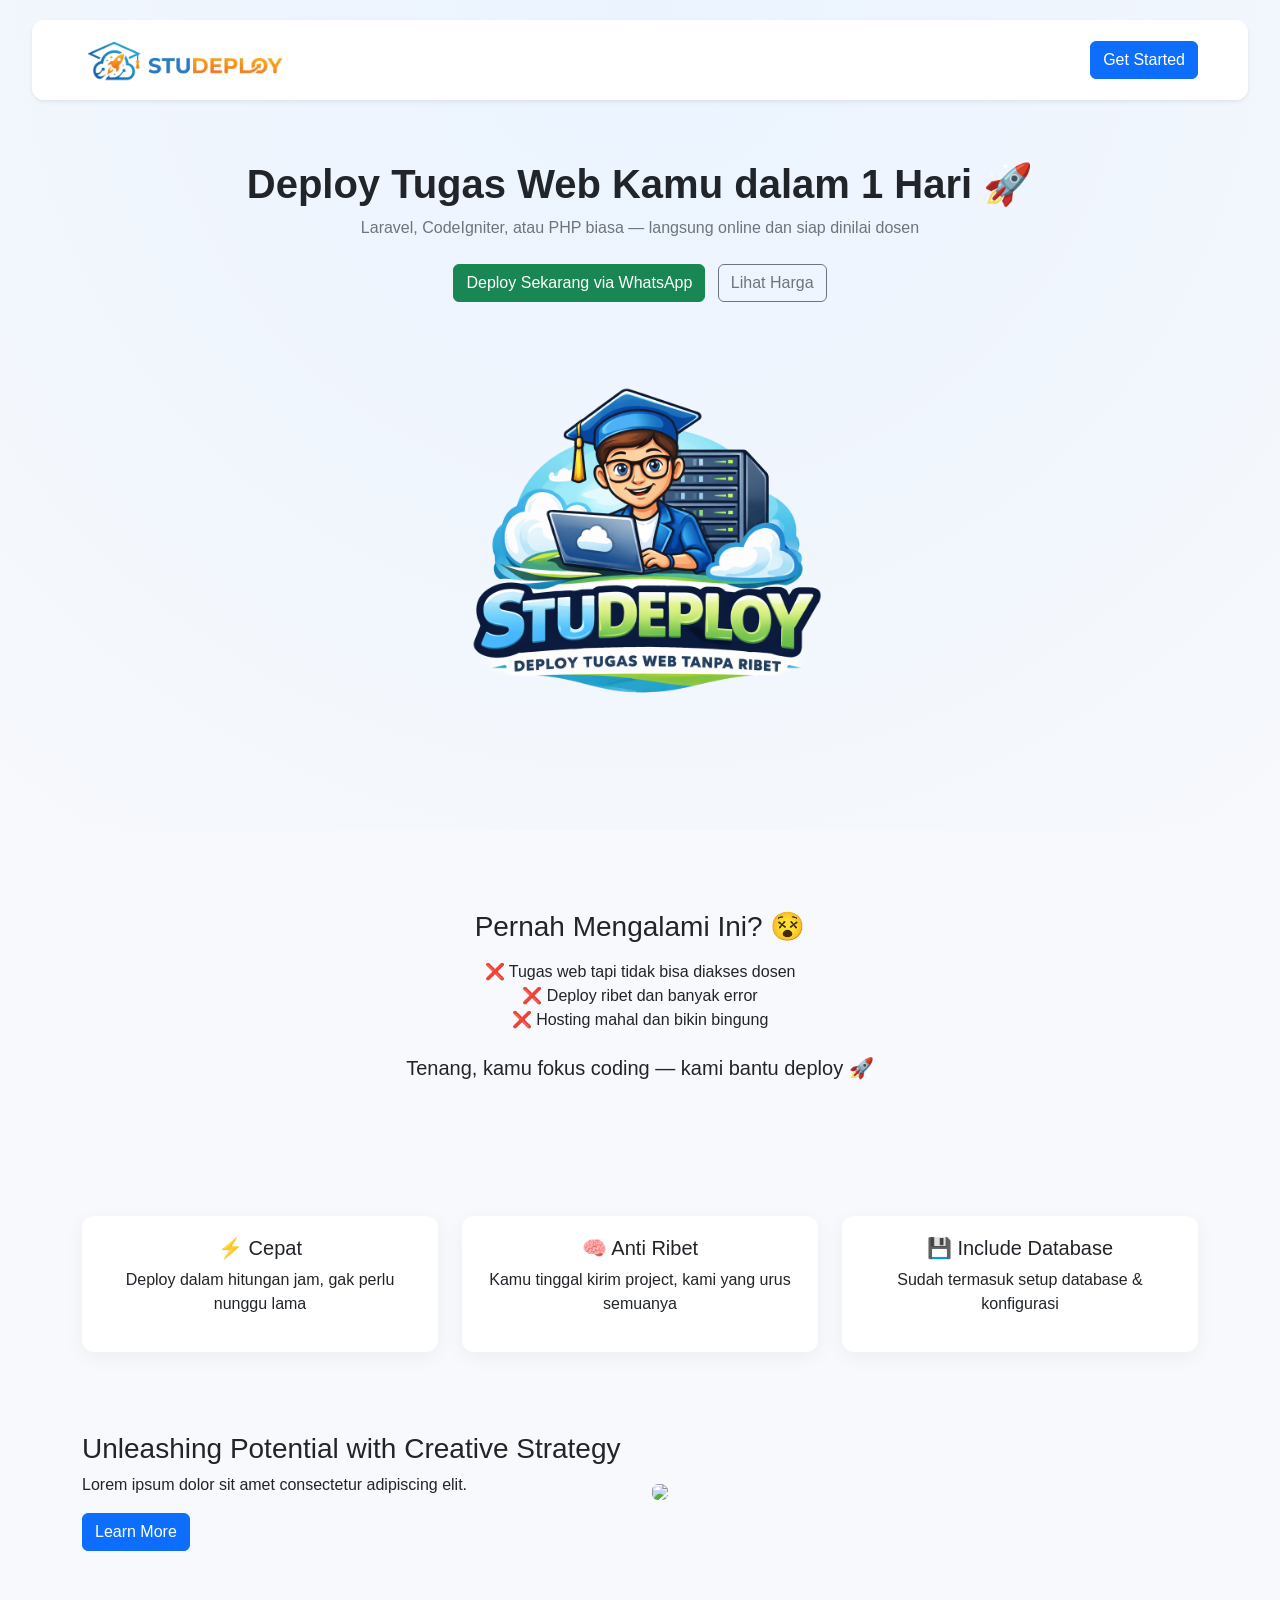
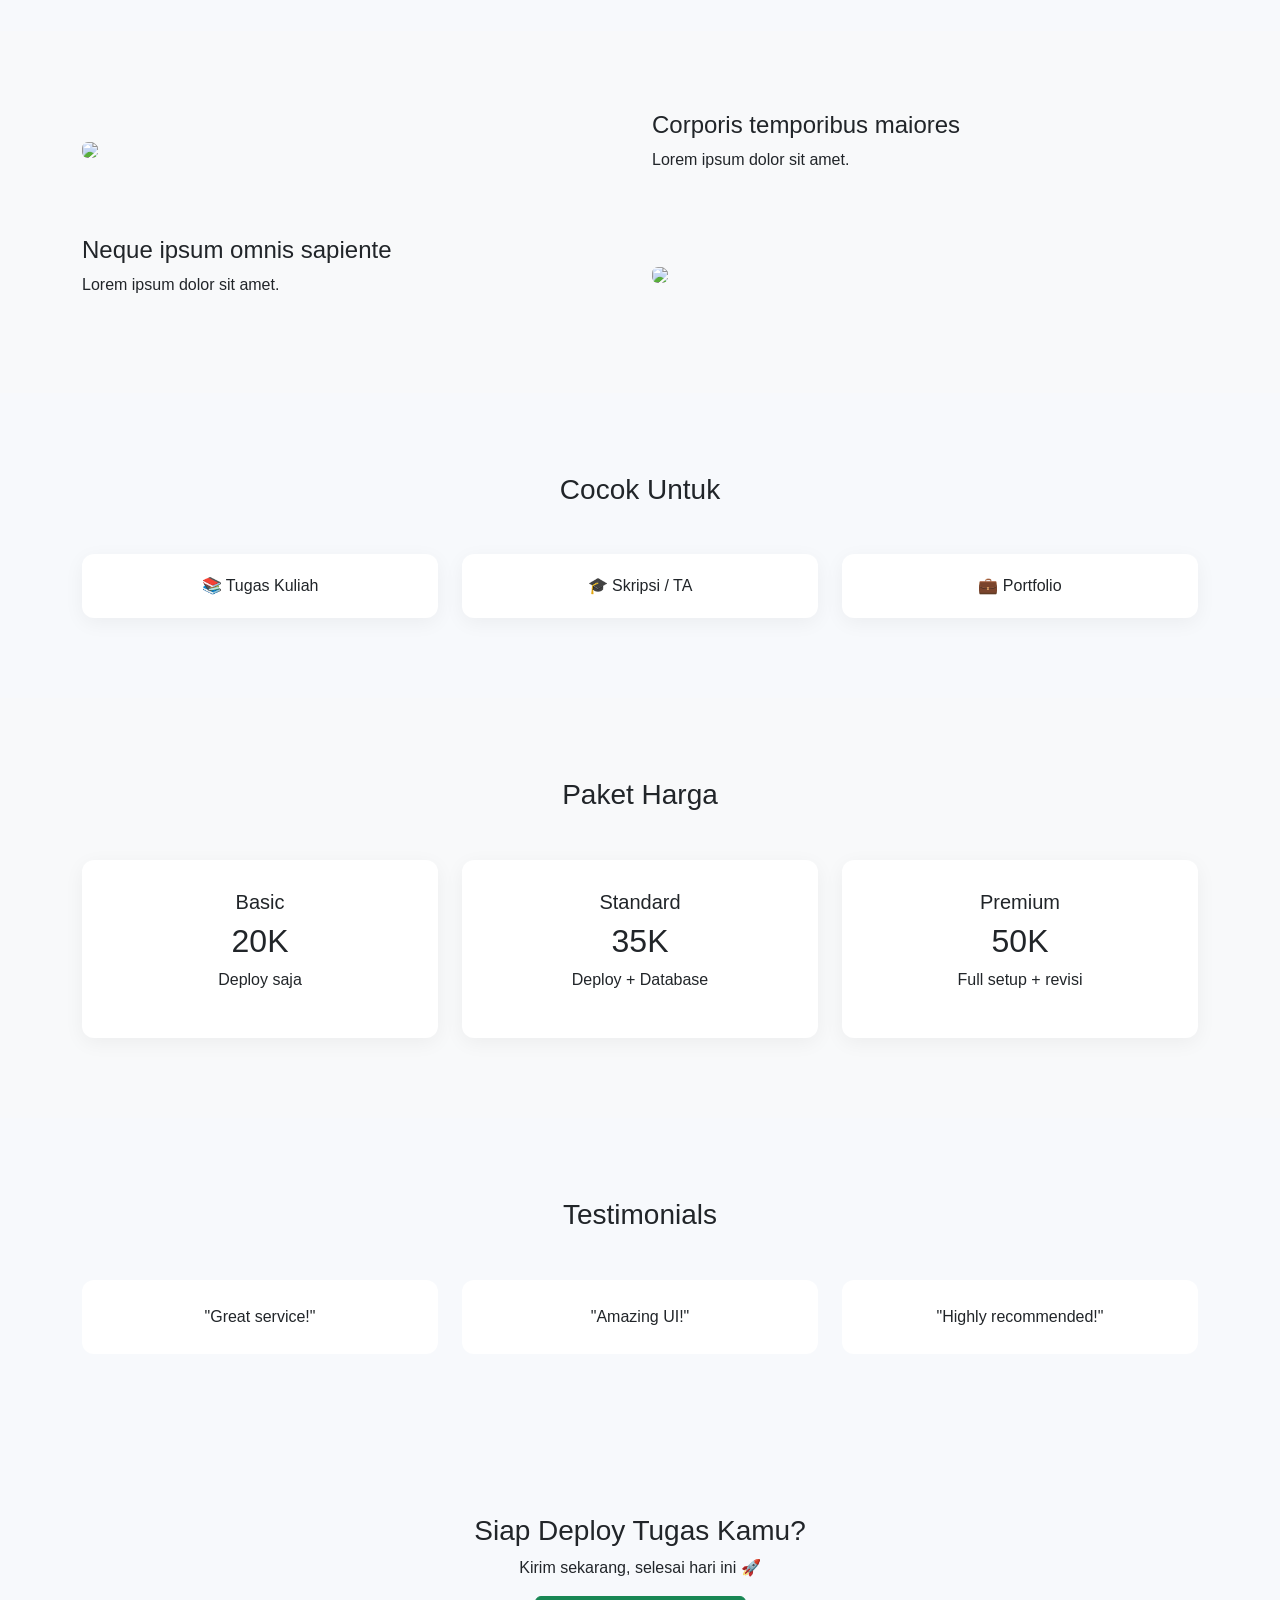
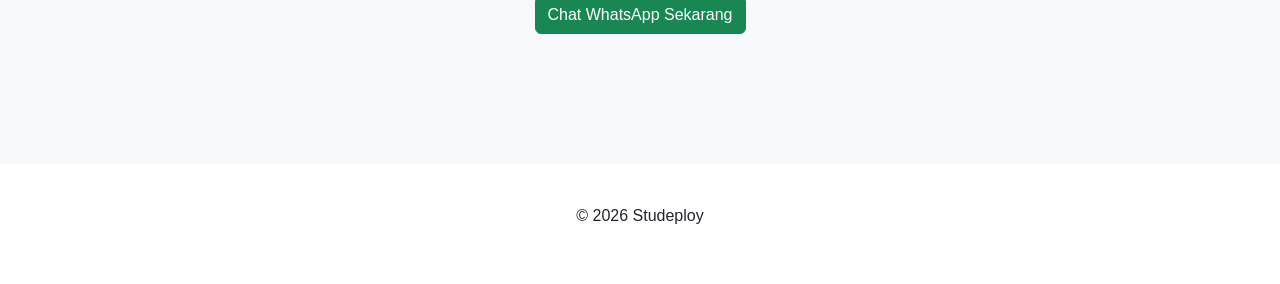
==== index.html @ 60cbfebe "Update konten gambar dan logo" ====
<!doctype html>
<html lang="en">
  <head>
    <meta charset="UTF-8" />
    <meta name="viewport" content="width=device-width, initial-scale=1.0" />
    <title>Studeploy - Jasa Deploy Tugas Web Mahasiswa</title>
    <meta
      name="description"
      content="Jasa deploy tugas Laravel, CodeIgniter, dan PHP untuk mahasiswa. Cepat, murah, dan sudah termasuk database. Siap dinilai dosen!"
    />
    <link rel="icon" href="/assets/img/logo_studeploy-kotak-bg.png" />

    <link
      href="https://cdn.jsdelivr.net/npm/bootstrap@5.3.2/dist/css/bootstrap.min.css"
      rel="stylesheet"
    />

    <style>
      body {
        font-family: "Inter", sans-serif;
        background: #f7f9fc;
      }

      /* NAVBAR */
      .navbar {
        margin: 20px auto;
        width: 95%;
        border-radius: 12px;
        background: white;
      }

      /* HERO */
      .hero {
        padding: 160px 0 60px;
        text-align: center;
        background: radial-gradient(circle at top, #eaf3ff, transparent);
      }

      .hero h1 {
        font-weight: 700;
        font-size: 40px;
      }

      .hero p {
        color: #6c757d;
      }

      .hero img {
        max-width: 420px;
      }

      /* CARD */
      .card-custom {
        border: none;
        border-radius: 12px;
        padding: 20px;
        background: white;
        box-shadow: 0 5px 20px rgba(0, 0, 0, 0.05);
      }

      /* SECTION */
      .section {
        padding: 80px 0;
      }

      /* LOGO */
      .client-logos img {
        height: 30px;
        opacity: 0.6;
      }

      /* FEATURE BLOCK */
      .feature-box {
        padding: 30px;
      }

      .feature-box h5 {
        font-weight: 600;
      }

      /* PRICING */
      .pricing-card {
        border-radius: 12px;
        background: white;
        padding: 30px;
        box-shadow: 0 5px 20px rgba(0, 0, 0, 0.05);
      }

      /* TESTIMONIAL */
      .testimonial {
        background: white;
        padding: 25px;
        border-radius: 12px;
      }

      /* FOOTER */
      footer {
        background: #fff;
        padding: 40px 0;
        margin-top: 50px;
      }
    </style>
  </head>

  <body>
    <!-- NAVBAR -->
    <nav class="navbar navbar-expand-lg shadow-sm fixed-top">
      <div class="container">
        <a class="navbar-brand fw-bold">
            <img src="/assets/img/logo_studeploy-samping.png" alt="Studeploy Logo" height="50" class="d-inline-block align-text-top">
        </a>
        <div class="ms-auto">
          <a class="btn btn-primary">Get Started</a>
        </div>
      </div>
    </nav>

    <!-- HERO -->
    <section class="hero">
      <div class="container">
        <h1>Deploy Tugas Web Kamu dalam 1 Hari 🚀</h1>
        <p>
          Laravel, CodeIgniter, atau PHP biasa — langsung online dan siap
          dinilai dosen
        </p>

        <div class="mt-4">
          <a href="https://wa.me/628XXXXXXXXXX" class="btn btn-success me-2">
            Deploy Sekarang via WhatsApp
          </a>
          <a href="#pricing" class="btn btn-outline-secondary"> Lihat Harga </a>
        </div>

        <div class="mt-5">
          <img
            src="/assets/img/illustrasi.png"
          />
        </div>
      </div>
    </section>

    <!-- PROBLEM -->
    <section class="section">
      <div class="container text-center">
        <h3>Pernah Mengalami Ini? 😵</h3>

        <p class="mt-3">
          ❌ Tugas web tapi tidak bisa diakses dosen <br />
          ❌ Deploy ribet dan banyak error <br />
          ❌ Hosting mahal dan bikin bingung <br />
        </p>

        <h5 class="mt-4">Tenang, kamu fokus coding — kami bantu deploy 🚀</h5>
      </div>
    </section>

    <!-- FEATURE CARDS -->
    <section class="container mt-5">
      <div class="row g-4">
        <div class="col-md-4">
          <div class="card-custom text-center">
            <h5>⚡ Cepat</h5>
            <p>Deploy dalam hitungan jam, gak perlu nunggu lama</p>
          </div>
        </div>
        <div class="col-md-4">
          <div class="card-custom text-center">
            <h5>🧠 Anti Ribet</h5>
            <p>Kamu tinggal kirim project, kami yang urus semuanya</p>
          </div>
        </div>
        <div class="col-md-4">
          <div class="card-custom text-center">
            <h5>💾 Include Database</h5>
            <p>Sudah termasuk setup database & konfigurasi</p>
          </div>
        </div>
      </div>
    </section>

    <!-- ABOUT -->
    <section class="section">
      <div class="container">
        <div class="row align-items-center">
          <div class="col-md-6">
            <h3>Unleashing Potential with Creative Strategy</h3>
            <p>Lorem ipsum dolor sit amet consectetur adipiscing elit.</p>
            <a class="btn btn-primary">Learn More</a>
          </div>
          <div class="col-md-6">
            <img
              class="img-fluid rounded"
              src="https://images.unsplash.com/photo-1551434678-e076c223a692"
            />
          </div>
        </div>
      </div>
    </section>

    <!-- FEATURES ALT -->
    <section class="section bg-light">
      <div class="container">
        <div class="row align-items-center mb-5">
          <div class="col-md-6">
            <img
              class="img-fluid rounded"
              src="https://images.unsplash.com/photo-1521737604893-d14cc237f11d"
            />
          </div>
          <div class="col-md-6">
            <h4>Corporis temporibus maiores</h4>
            <p>Lorem ipsum dolor sit amet.</p>
          </div>
        </div>

        <div class="row align-items-center">
          <div class="col-md-6">
            <h4>Neque ipsum omnis sapiente</h4>
            <p>Lorem ipsum dolor sit amet.</p>
          </div>
          <div class="col-md-6">
            <img
              class="img-fluid rounded"
              src="https://images.unsplash.com/photo-1519389950473-47ba0277781c"
            />
          </div>
        </div>
      </div>
    </section>

    <!-- SERVICES -->
    <section class="section">
      <div class="container text-center">
        <h3>Cocok Untuk</h3>

        <div class="row mt-4 g-4">
          <div class="col-md-4">
            <div class="card-custom">📚 Tugas Kuliah</div>
          </div>
          <div class="col-md-4">
            <div class="card-custom">🎓 Skripsi / TA</div>
          </div>
          <div class="col-md-4">
            <div class="card-custom">💼 Portfolio</div>
          </div>
        </div>
      </div>
    </section>

    <!-- PRICING -->
    <section id="pricing" class="section bg-light">
      <div class="container text-center">
        <h3>Paket Harga</h3>

        <div class="row mt-4 g-4">
          <div class="col-md-4">
            <div class="pricing-card">
              <h5>Basic</h5>
              <h2>20K</h2>
              <p>Deploy saja</p>
            </div>
          </div>

          <div class="col-md-4">
            <div class="pricing-card">
              <h5>Standard</h5>
              <h2>35K</h2>
              <p>Deploy + Database</p>
            </div>
          </div>

          <div class="col-md-4">
            <div class="pricing-card">
              <h5>Premium</h5>
              <h2>50K</h2>
              <p>Full setup + revisi</p>
            </div>
          </div>
        </div>
      </div>
    </section>

    <!-- TESTIMONIAL -->
    <section class="section">
      <div class="container text-center">
        <h3>Testimonials</h3>

        <div class="row mt-4 g-4">
          <div class="col-md-4">
            <div class="testimonial">"Great service!"</div>
          </div>
          <div class="col-md-4">
            <div class="testimonial">"Amazing UI!"</div>
          </div>
          <div class="col-md-4">
            <div class="testimonial">"Highly recommended!"</div>
          </div>
        </div>
      </div>
    </section>

    <!-- CONTACT -->
    <section class="section text-center">
      <div class="container">
        <h3>Siap Deploy Tugas Kamu?</h3>
        <p>Kirim sekarang, selesai hari ini 🚀</p>

        <a href="https://wa.me/6287827321637" class="btn btn-success">
          Chat WhatsApp Sekarang
        </a>
      </div>
    </section>

    <!-- FOOTER -->
    <footer>
      <div class="container text-center">
        <p>© 2026 Studeploy</p>
      </div>
    </footer>

    <script src="https://cdn.jsdelivr.net/npm/bootstrap@5.3.2/dist/js/bootstrap.bundle.min.js"></script>
  </body>
</html>
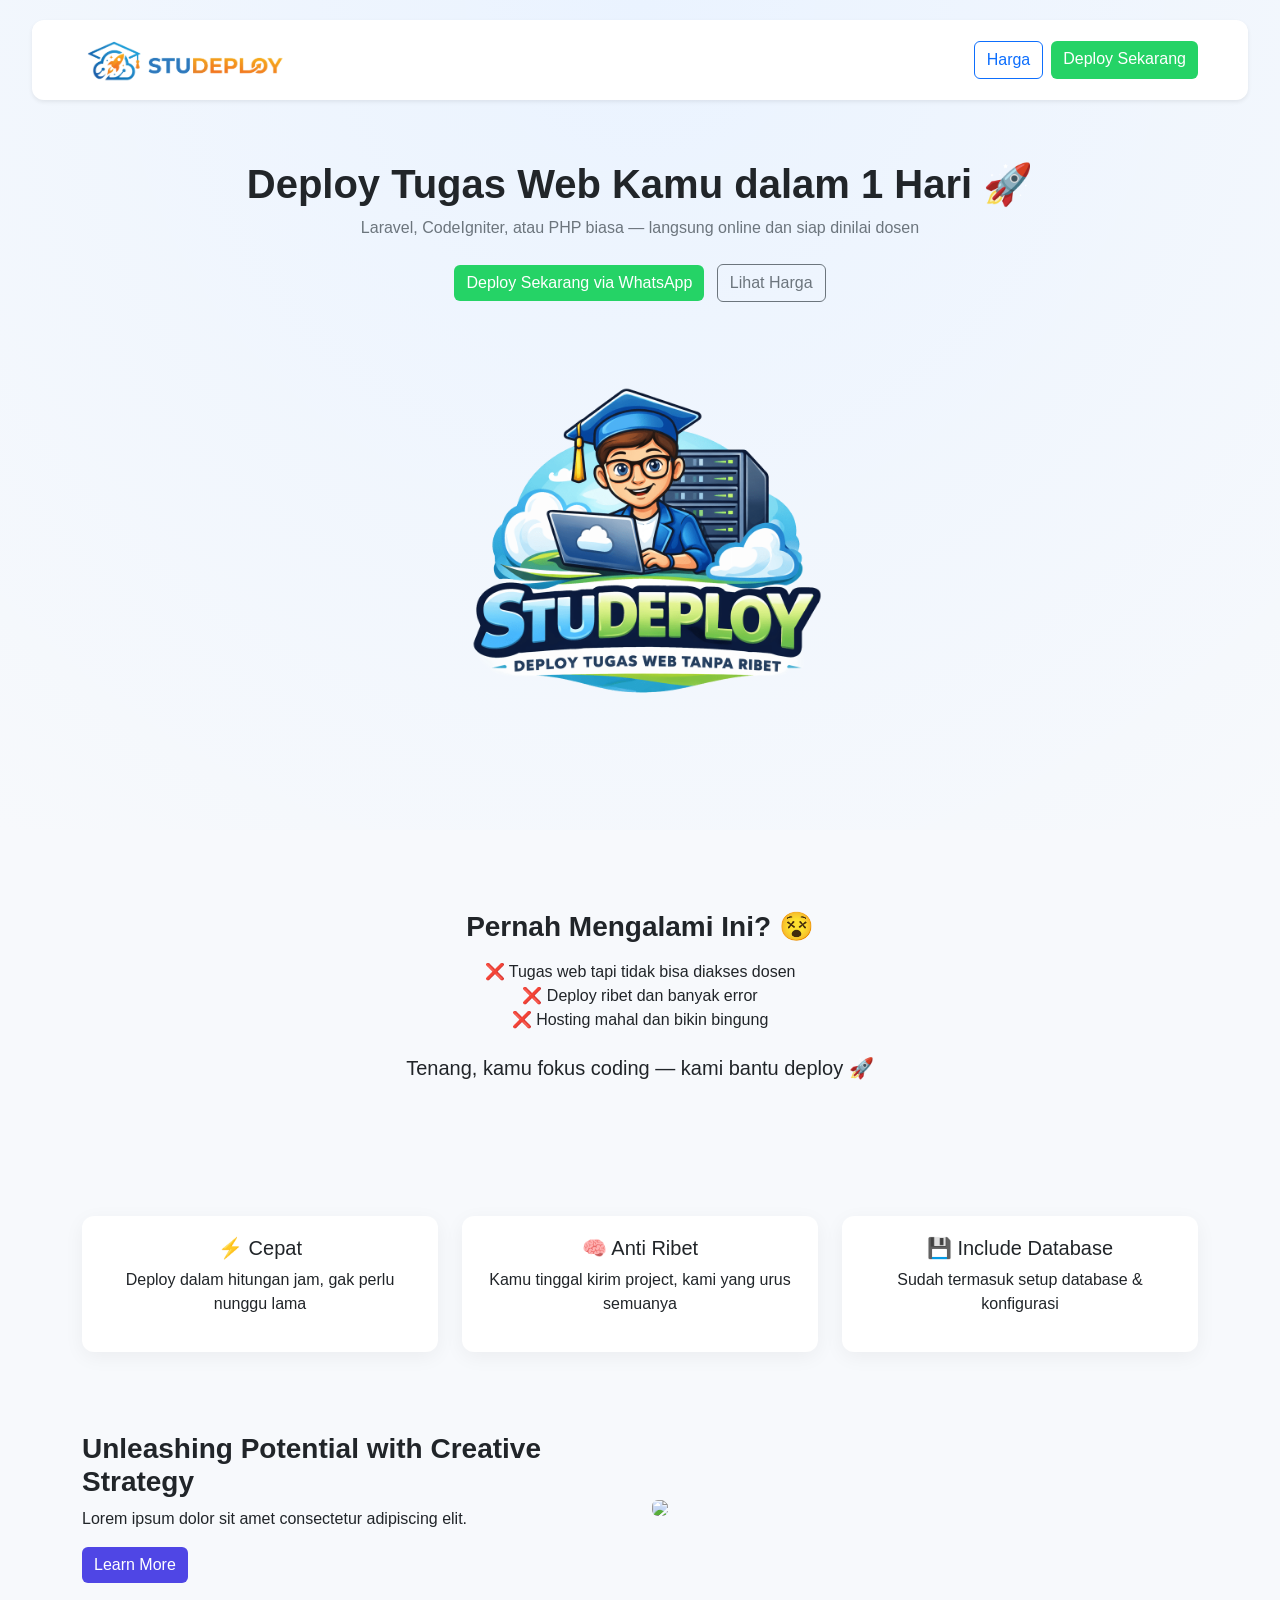
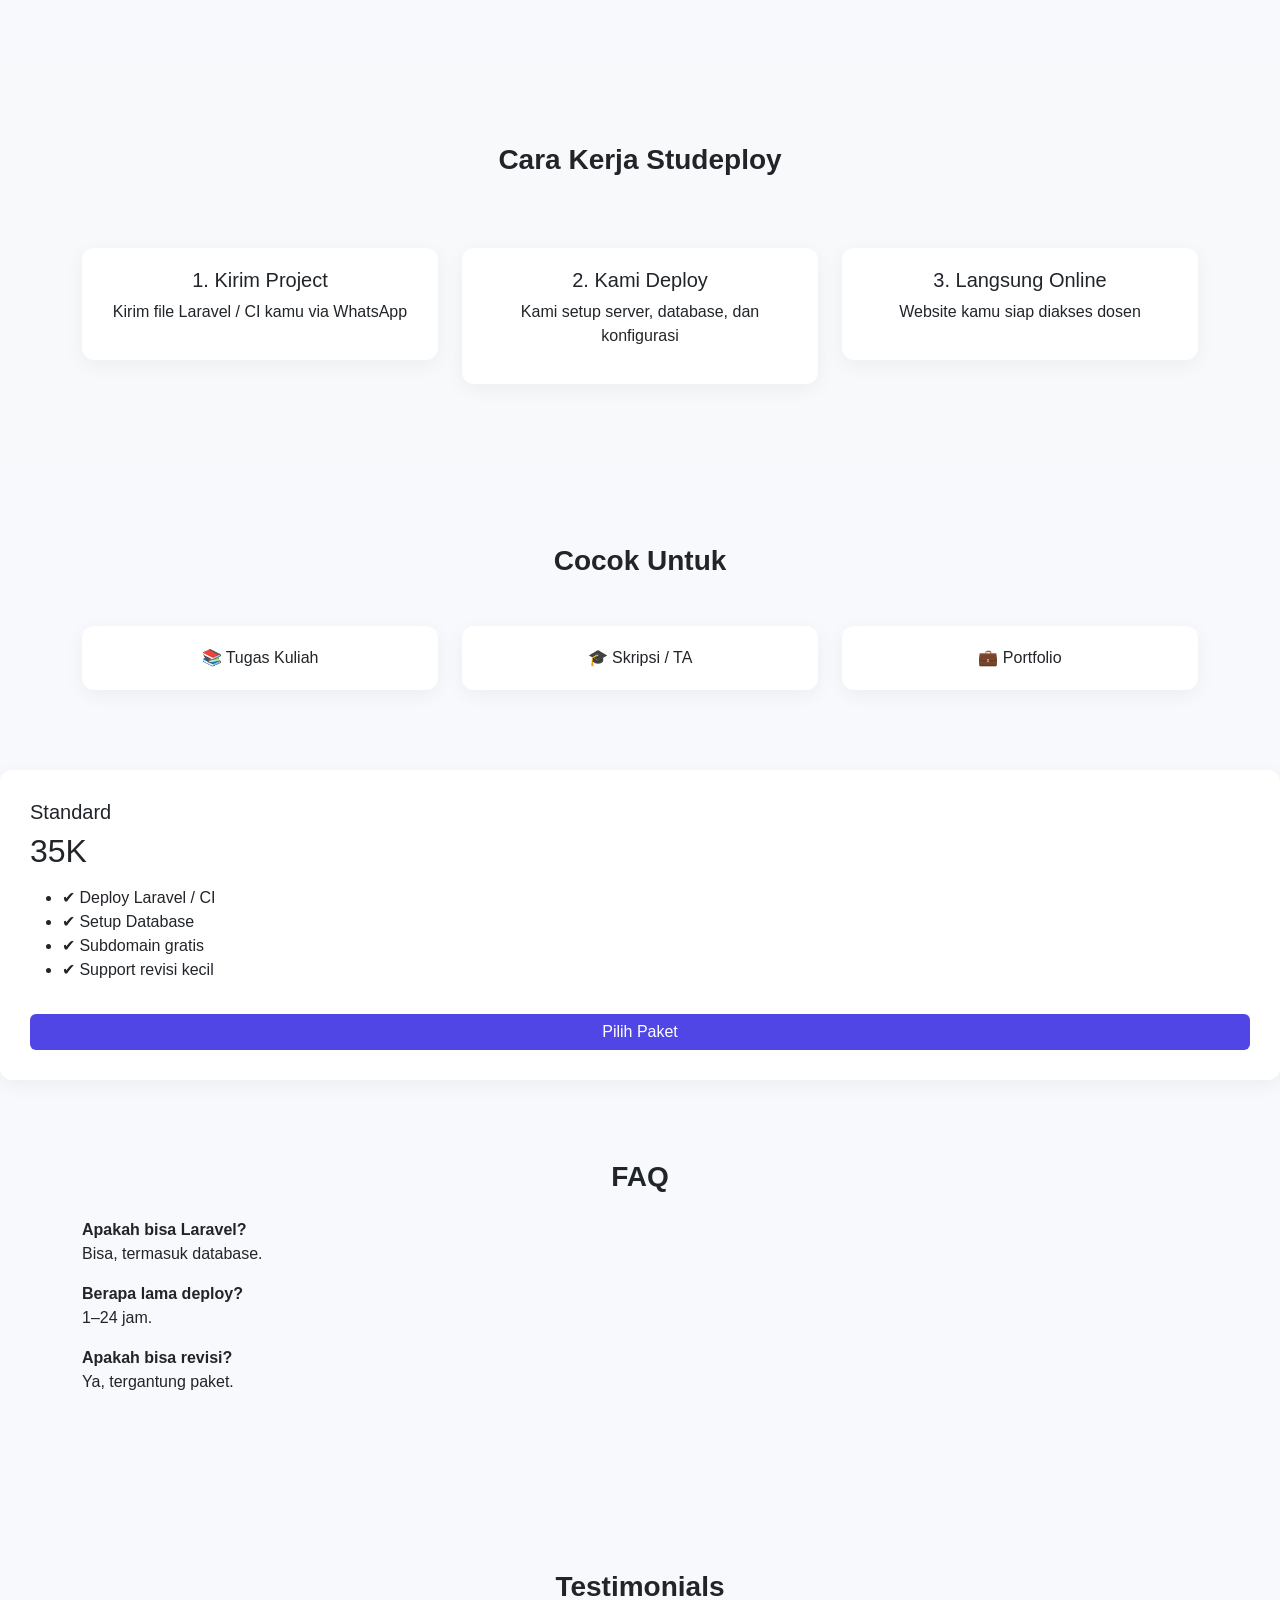
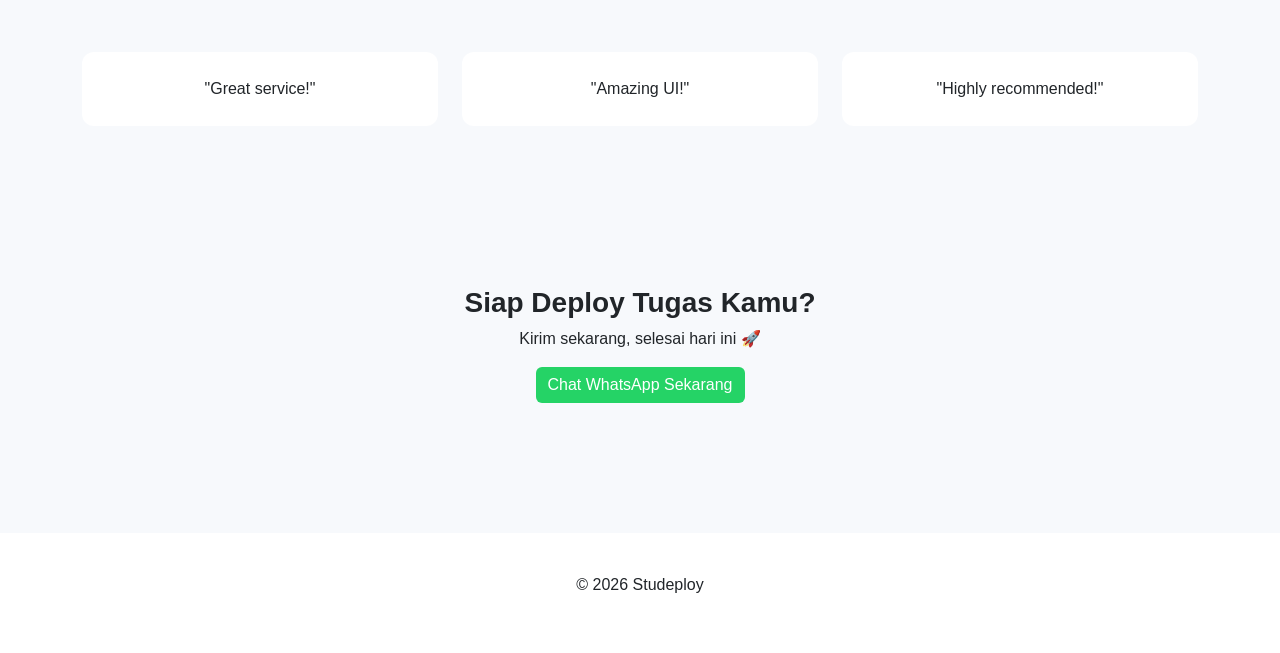
==== commit 48486b22: "Update UI" ====
--- a/index.html
+++ b/index.html
@@ -99,6 +99,20 @@
         padding: 40px 0;
         margin-top: 50px;
       }
+
+      .btn-success {
+        background: #25d366;
+        border: none;
+      }
+
+      .btn-primary {
+        background: #4f46e5;
+        border: none;
+      }
+
+      .section h3 {
+        font-weight: 700;
+      }
     </style>
   </head>
 
@@ -107,10 +121,18 @@
     <nav class="navbar navbar-expand-lg shadow-sm fixed-top">
       <div class="container">
         <a class="navbar-brand fw-bold">
-            <img src="/assets/img/logo_studeploy-samping.png" alt="Studeploy Logo" height="50" class="d-inline-block align-text-top">
+          <img
+            src="/assets/img/logo_studeploy-samping.png"
+            alt="Studeploy Logo"
+            height="50"
+            class="d-inline-block align-text-top"
+          />
         </a>
-        <div class="ms-auto">
-          <a class="btn btn-primary">Get Started</a>
+        <div class="ms-auto d-flex gap-2">
+          <a href="#pricing" class="btn btn-outline-primary">Harga</a>
+          <a href="https://wa.me/6287827321637" class="btn btn-success">
+            Deploy Sekarang
+          </a>
         </div>
       </div>
     </nav>
@@ -132,9 +154,7 @@
         </div>
 
         <div class="mt-5">
-          <img
-            src="/assets/img/illustrasi.png"
-          />
+          <img src="/assets/img/illustrasi.png" />
         </div>
       </div>
     </section>
@@ -197,32 +217,31 @@
       </div>
     </section>
 
-    <!-- FEATURES ALT -->
+    <!-- HOW IT WORKS -->
     <section class="section bg-light">
-      <div class="container">
-        <div class="row align-items-center mb-5">
-          <div class="col-md-6">
-            <img
-              class="img-fluid rounded"
-              src="https://images.unsplash.com/photo-1521737604893-d14cc237f11d"
-            />
-          </div>
-          <div class="col-md-6">
-            <h4>Corporis temporibus maiores</h4>
-            <p>Lorem ipsum dolor sit amet.</p>
-          </div>
-        </div>
-
-        <div class="row align-items-center">
-          <div class="col-md-6">
-            <h4>Neque ipsum omnis sapiente</h4>
-            <p>Lorem ipsum dolor sit amet.</p>
-          </div>
-          <div class="col-md-6">
-            <img
-              class="img-fluid rounded"
-              src="https://images.unsplash.com/photo-1519389950473-47ba0277781c"
-            />
+      <div class="container text-center">
+        <h3>Cara Kerja Studeploy</h3>
+
+        <div class="row mt-5 g-4">
+          <div class="col-md-4">
+            <div class="card-custom">
+              <h5>1. Kirim Project</h5>
+              <p>Kirim file Laravel / CI kamu via WhatsApp</p>
+            </div>
+          </div>
+
+          <div class="col-md-4">
+            <div class="card-custom">
+              <h5>2. Kami Deploy</h5>
+              <p>Kami setup server, database, dan konfigurasi</p>
+            </div>
+          </div>
+
+          <div class="col-md-4">
+            <div class="card-custom">
+              <h5>3. Langsung Online</h5>
+              <p>Website kamu siap diakses dosen</p>
+            </div>
           </div>
         </div>
       </div>
@@ -248,34 +267,35 @@
     </section>
 
     <!-- PRICING -->
-    <section id="pricing" class="section bg-light">
-      <div class="container text-center">
-        <h3>Paket Harga</h3>
-
-        <div class="row mt-4 g-4">
-          <div class="col-md-4">
-            <div class="pricing-card">
-              <h5>Basic</h5>
-              <h2>20K</h2>
-              <p>Deploy saja</p>
-            </div>
-          </div>
-
-          <div class="col-md-4">
-            <div class="pricing-card">
-              <h5>Standard</h5>
-              <h2>35K</h2>
-              <p>Deploy + Database</p>
-            </div>
-          </div>
-
-          <div class="col-md-4">
-            <div class="pricing-card">
-              <h5>Premium</h5>
-              <h2>50K</h2>
-              <p>Full setup + revisi</p>
-            </div>
-          </div>
+    <div class="pricing-card">
+      <h5>Standard</h5>
+      <h2>35K</h2>
+
+      <ul class="text-start mt-3">
+        <li>✔ Deploy Laravel / CI</li>
+        <li>✔ Setup Database</li>
+        <li>✔ Subdomain gratis</li>
+        <li>✔ Support revisi kecil</li>
+      </ul>
+
+      <a href="https://wa.me/6287827321637" class="btn btn-primary w-100 mt-3">
+        Pilih Paket
+      </a>
+    </div>
+
+    <!-- FAQ -->
+    <section class="section">
+      <div class="container">
+        <h3 class="text-center">FAQ</h3>
+
+        <div class="mt-4">
+          <p>
+            <strong>Apakah bisa Laravel?</strong><br />Bisa, termasuk database.
+          </p>
+
+          <p><strong>Berapa lama deploy?</strong><br />1–24 jam.</p>
+
+          <p><strong>Apakah bisa revisi?</strong><br />Ya, tergantung paket.</p>
         </div>
       </div>
     </section>
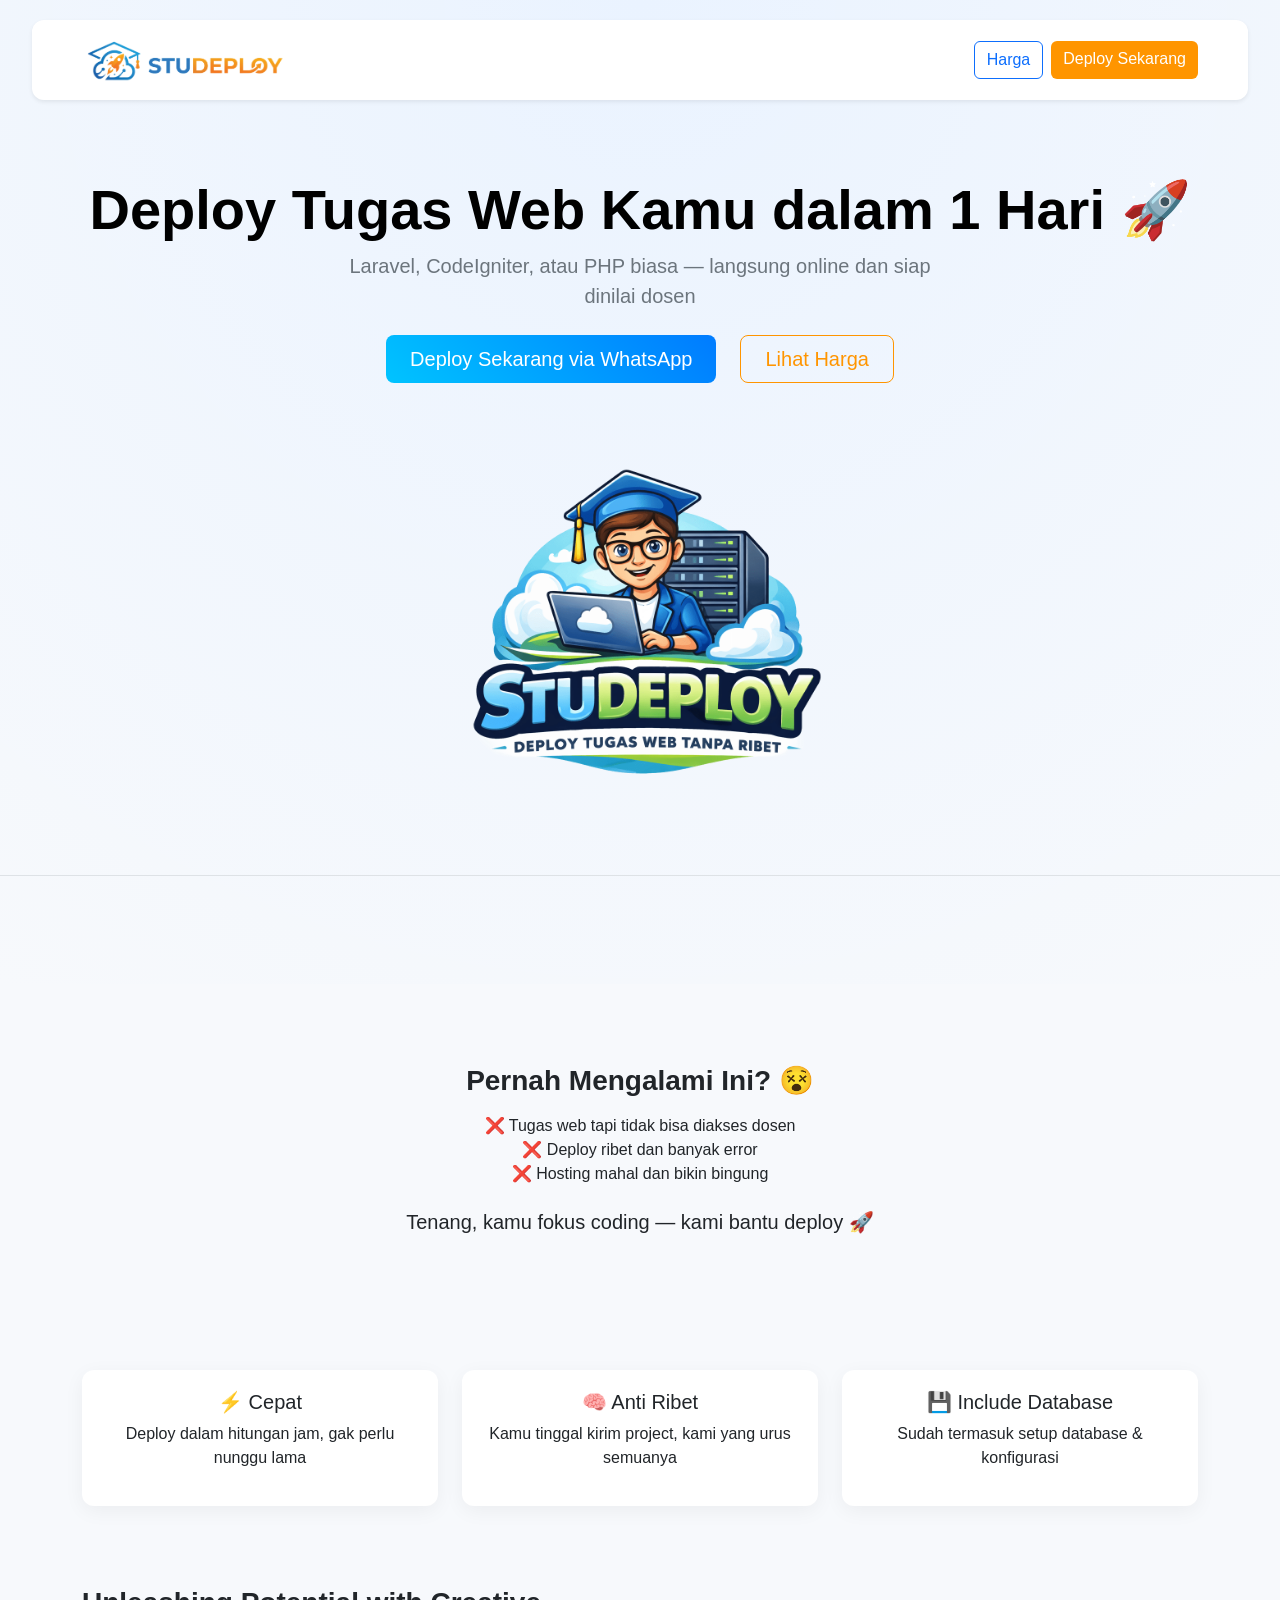
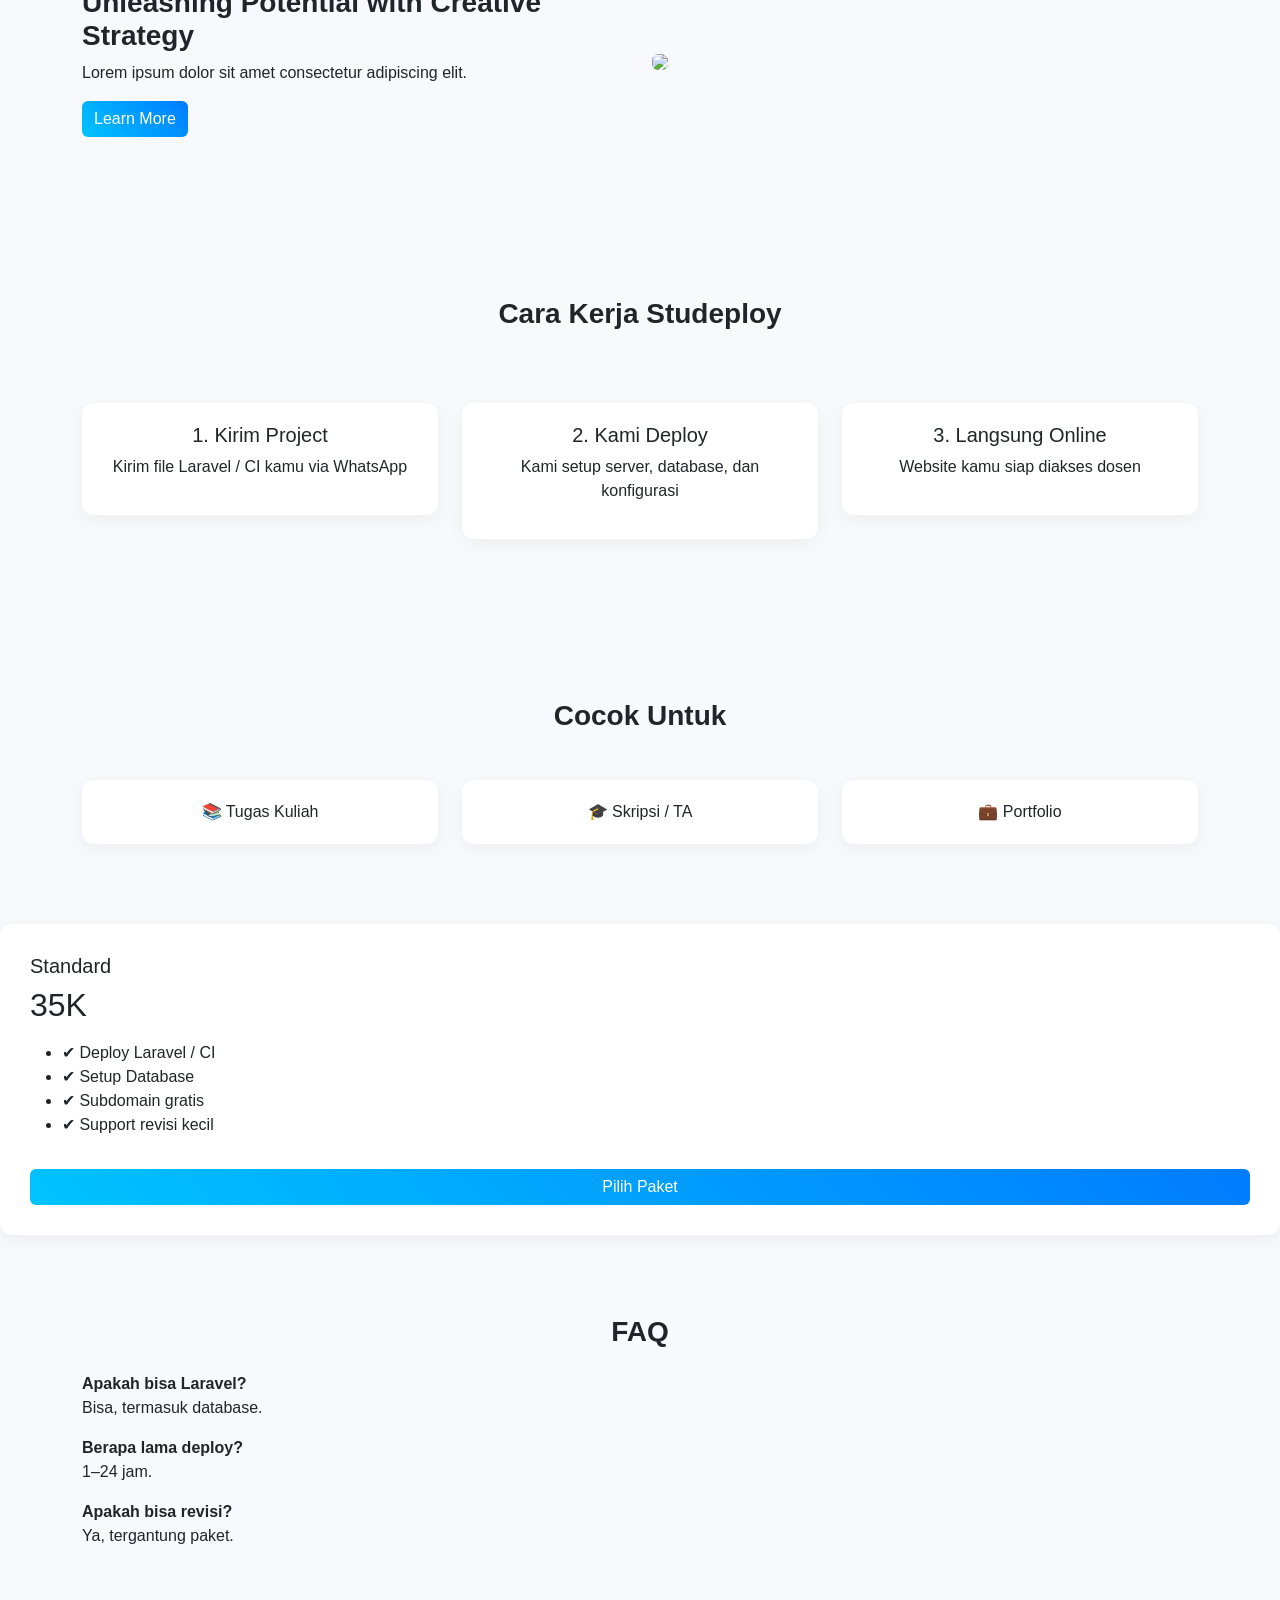
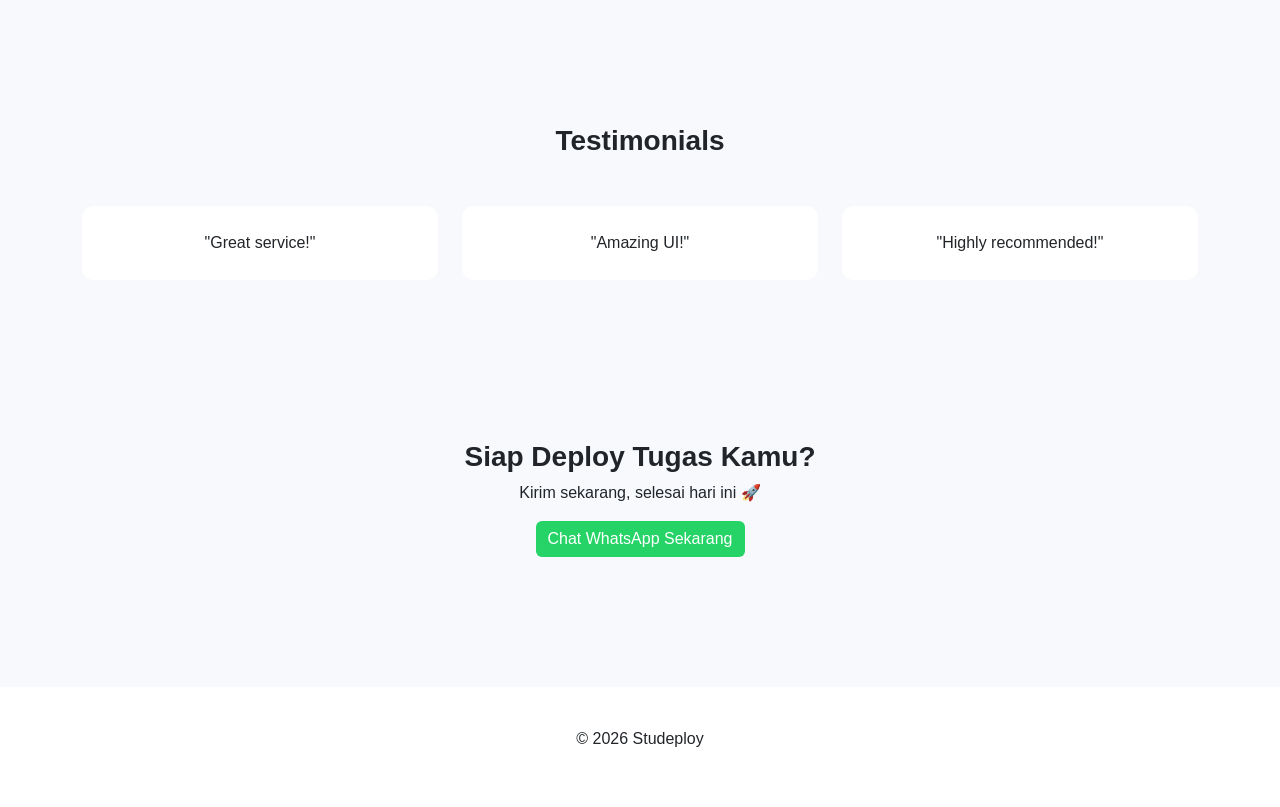
==== commit 450bf962: "Update 20042026" ====
--- a/index.html
+++ b/index.html
@@ -9,7 +9,6 @@
       content="Jasa deploy tugas Laravel, CodeIgniter, dan PHP untuk mahasiswa. Cepat, murah, dan sudah termasuk database. Siap dinilai dosen!"
     />
     <link rel="icon" href="/assets/img/logo_studeploy-kotak-bg.png" />
-
     <link
       href="https://cdn.jsdelivr.net/npm/bootstrap@5.3.2/dist/css/bootstrap.min.css"
       rel="stylesheet"
@@ -31,14 +30,9 @@
 
       /* HERO */
       .hero {
-        padding: 160px 0 60px;
+        padding: 80px 0 60px;
         text-align: center;
         background: radial-gradient(circle at top, #eaf3ff, transparent);
-      }
-
-      .hero h1 {
-        font-weight: 700;
-        font-size: 40px;
       }
 
       .hero p {
@@ -105,8 +99,121 @@
         border: none;
       }
 
+      .bg-primary {
+        background: hsla(194, 100%, 50%, 1);
+
+        background: linear-gradient(
+          45deg,
+          hsla(194, 100%, 50%, 1) 0%,
+          hsla(211, 100%, 50%, 1) 100%
+        );
+
+        background: -moz-linear-gradient(
+          45deg,
+          hsla(194, 100%, 50%, 1) 0%,
+          hsla(211, 100%, 50%, 1) 100%
+        );
+
+        background: -webkit-linear-gradient(
+          45deg,
+          hsla(194, 100%, 50%, 1) 0%,
+          hsla(211, 100%, 50%, 1) 100%
+        );
+
+        filter: progid: DXImageTransform.Microsoft.gradient( startColorstr="#00C2FF", endColorstr="#007BFF", GradientType=1 );
+      }
+
       .btn-primary {
-        background: #4f46e5;
+        background: hsla(194, 100%, 50%, 1);
+
+        background: linear-gradient(
+          45deg,
+          hsla(194, 100%, 50%, 1) 0%,
+          hsla(211, 100%, 50%, 1) 100%
+        );
+
+        background: -moz-linear-gradient(
+          45deg,
+          hsla(194, 100%, 50%, 1) 0%,
+          hsla(211, 100%, 50%, 1) 100%
+        );
+
+        background: -webkit-linear-gradient(
+          45deg,
+          hsla(194, 100%, 50%, 1) 0%,
+          hsla(211, 100%, 50%, 1) 100%
+        );
+
+        filter: progid: DXImageTransform.Microsoft.gradient( startColorstr="#00C2FF", endColorstr="#007BFF", GradientType=1 );
+        border: none;
+      }
+
+      .btn-primary:hover {
+        background: hsla(211, 100%, 50%, 1);
+
+        background: linear-gradient(
+          45deg,
+          hsla(211, 100%, 50%, 1) 0%,
+          hsla(194, 100%, 50%, 1) 100%
+        );
+
+        background: -moz-linear-gradient(
+          45deg,
+          hsla(211, 100%, 50%, 1) 0%,
+          hsla(194, 100%, 50%, 1) 100%
+        );
+
+        background: -webkit-linear-gradient(
+          45deg,
+          hsla(211, 100%, 50%, 1) 0%,
+          hsla(194, 100%, 50%, 1) 100%
+        );
+
+        filter: progid: DXImageTransform.Microsoft.gradient( startColorstr="#007BFF", endColorstr="#00C2FF", GradientType=1 );
+      }
+
+      .btn-outline-primary:hover{
+        background: hsla(194, 100%, 50%, 1);
+
+        background: linear-gradient(
+          45deg,
+          hsla(194, 100%, 50%, 1) 0%,
+          hsla(211, 100%, 50%, 1) 100%
+        );
+
+        background: -moz-linear-gradient(
+          45deg,
+          hsla(194, 100%, 50%, 1) 0%,
+          hsla(211, 100%, 50%, 1) 100%
+        );
+
+        background: -webkit-linear-gradient(
+          45deg,
+          hsla(194, 100%, 50%, 1) 0%,
+          hsla(211, 100%, 50%, 1) 100%
+        );
+
+        filter: progid: DXImageTransform.Microsoft.gradient( startColorstr="#00C2FF", endColorstr="#007BFF", GradientType=1 );
+        border: none;
+      }
+
+      .btn-secondary{
+        background-color: #FF9500;
+        border: none;
+      }
+      
+      .btn-secondary:hover{
+        background-color: #ffb956 !important;
+        border: none;
+      }
+
+      .btn-outline-secondary {
+        color: #FF9500;
+        border-color: #FF9500;
+      }
+      
+      .btn-outline-secondary:hover {
+        background-color: #FF9500;
         border: none;
       }
 
@@ -130,7 +237,7 @@
         </a>
         <div class="ms-auto d-flex gap-2">
           <a href="#pricing" class="btn btn-outline-primary">Harga</a>
-          <a href="https://wa.me/6287827321637" class="btn btn-success">
+          <a href="https://wa.me/6287827321637" class="btn btn-secondary">
             Deploy Sekarang
           </a>
         </div>
@@ -139,7 +246,38 @@
 
     <!-- HERO -->
     <section class="hero">
-      <div class="container">
+      <div class="px-4 pt-5 my-5 text-center border-bottom">
+        <h1 class="display-4 fw-bold text-body-emphasis">
+          Deploy Tugas Web Kamu dalam 1 Hari 🚀
+        </h1>
+        <div class="col-lg-6 mx-auto">
+          <p class="lead mb-4">
+            Laravel, CodeIgniter, atau PHP biasa — langsung online dan siap
+            dinilai dosen
+          </p>
+          <div class="d-grid gap-2 d-sm-flex justify-content-sm-center mb-5">
+            <button type="button" class="btn btn-primary btn-lg px-4 me-sm-3">
+              Deploy Sekarang via WhatsApp
+            </button>
+            <a href="#pricing" class="btn btn-outline-secondary btn-lg px-4">
+              Lihat Harga
+            </a>
+          </div>
+        </div>
+        <div class="overflow-hidden">
+          <div class="container px-5">
+            <img
+              src="/assets/img/illustrasi.png"
+              class="img-fluid rounded-3 mb-4"
+              alt="Example image"
+              width="700"
+              height="500"
+              loading="lazy"
+            />
+          </div>
+        </div>
+      </div>
+      <!-- <div class="container">
         <h1>Deploy Tugas Web Kamu dalam 1 Hari 🚀</h1>
         <p>
           Laravel, CodeIgniter, atau PHP biasa — langsung online dan siap
@@ -156,7 +294,7 @@
         <div class="mt-5">
           <img src="/assets/img/illustrasi.png" />
         </div>
-      </div>
+      </div> -->
     </section>
 
     <!-- PROBLEM -->
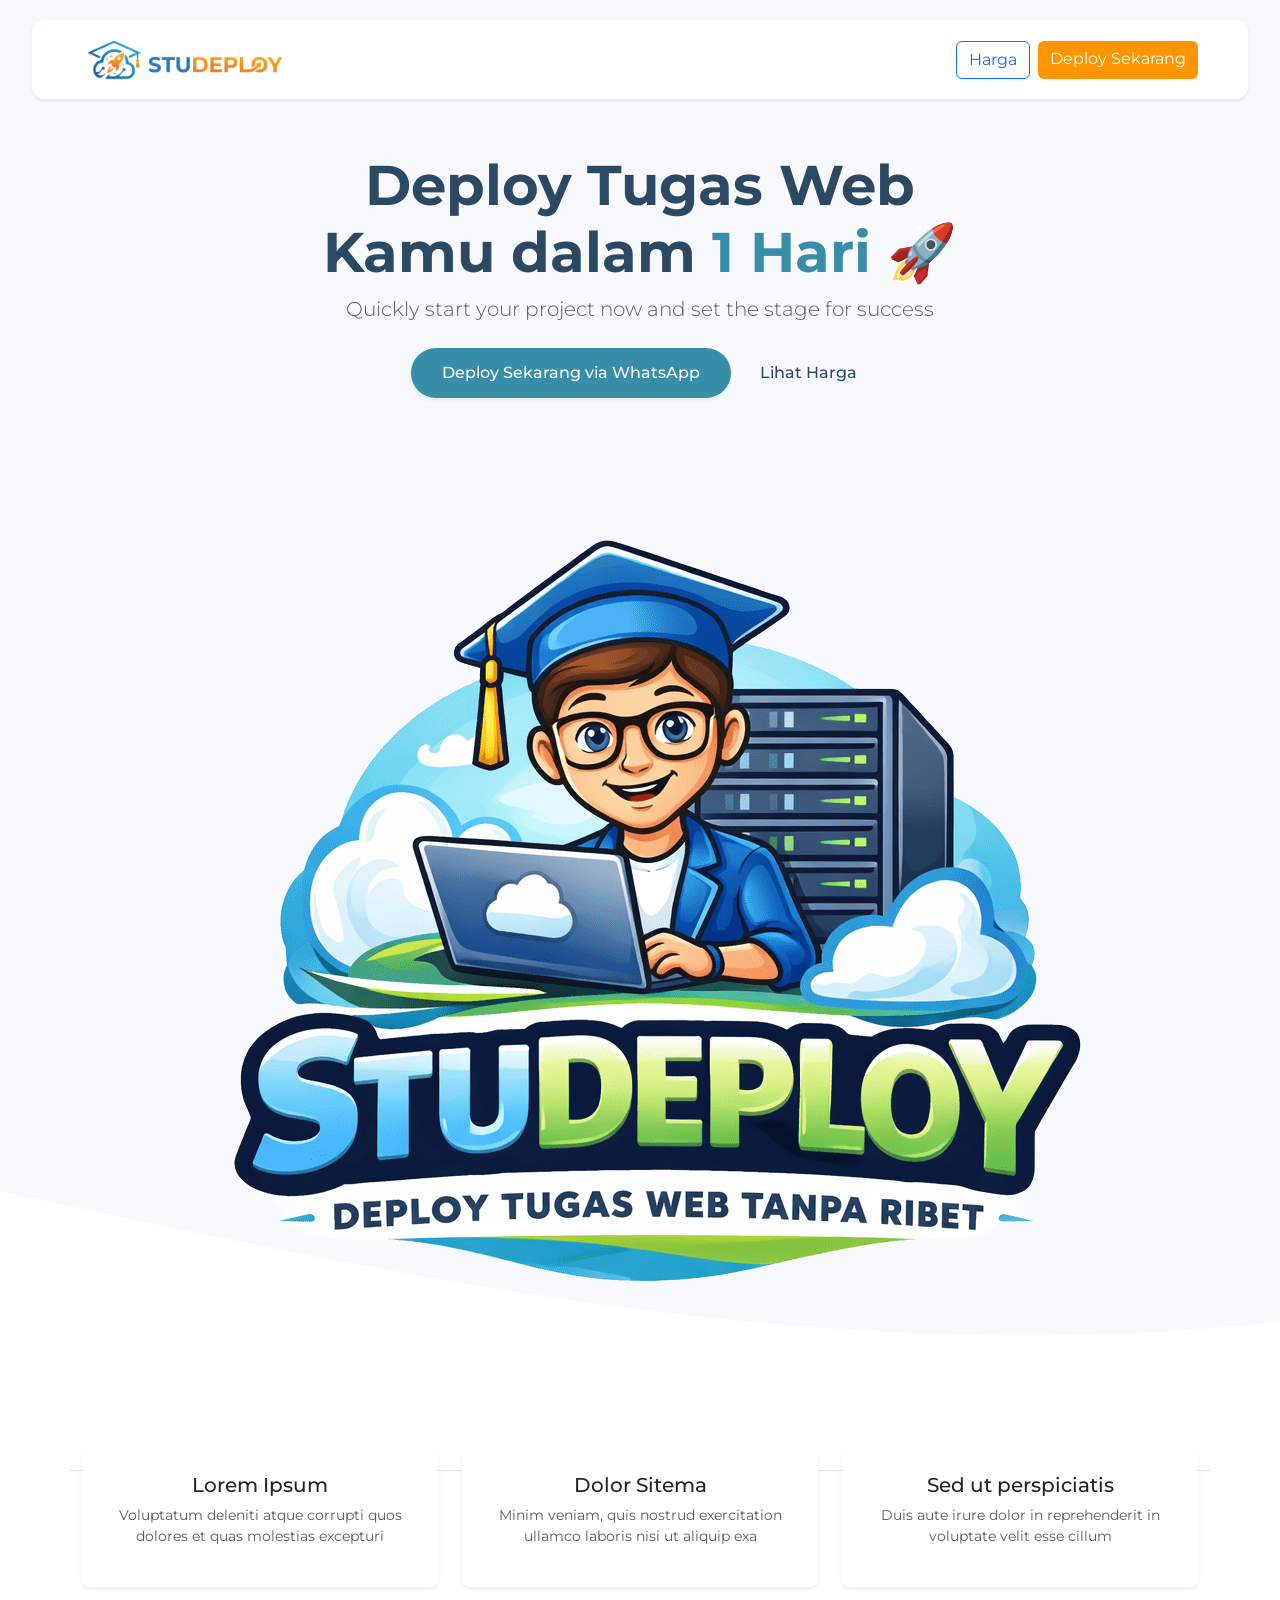
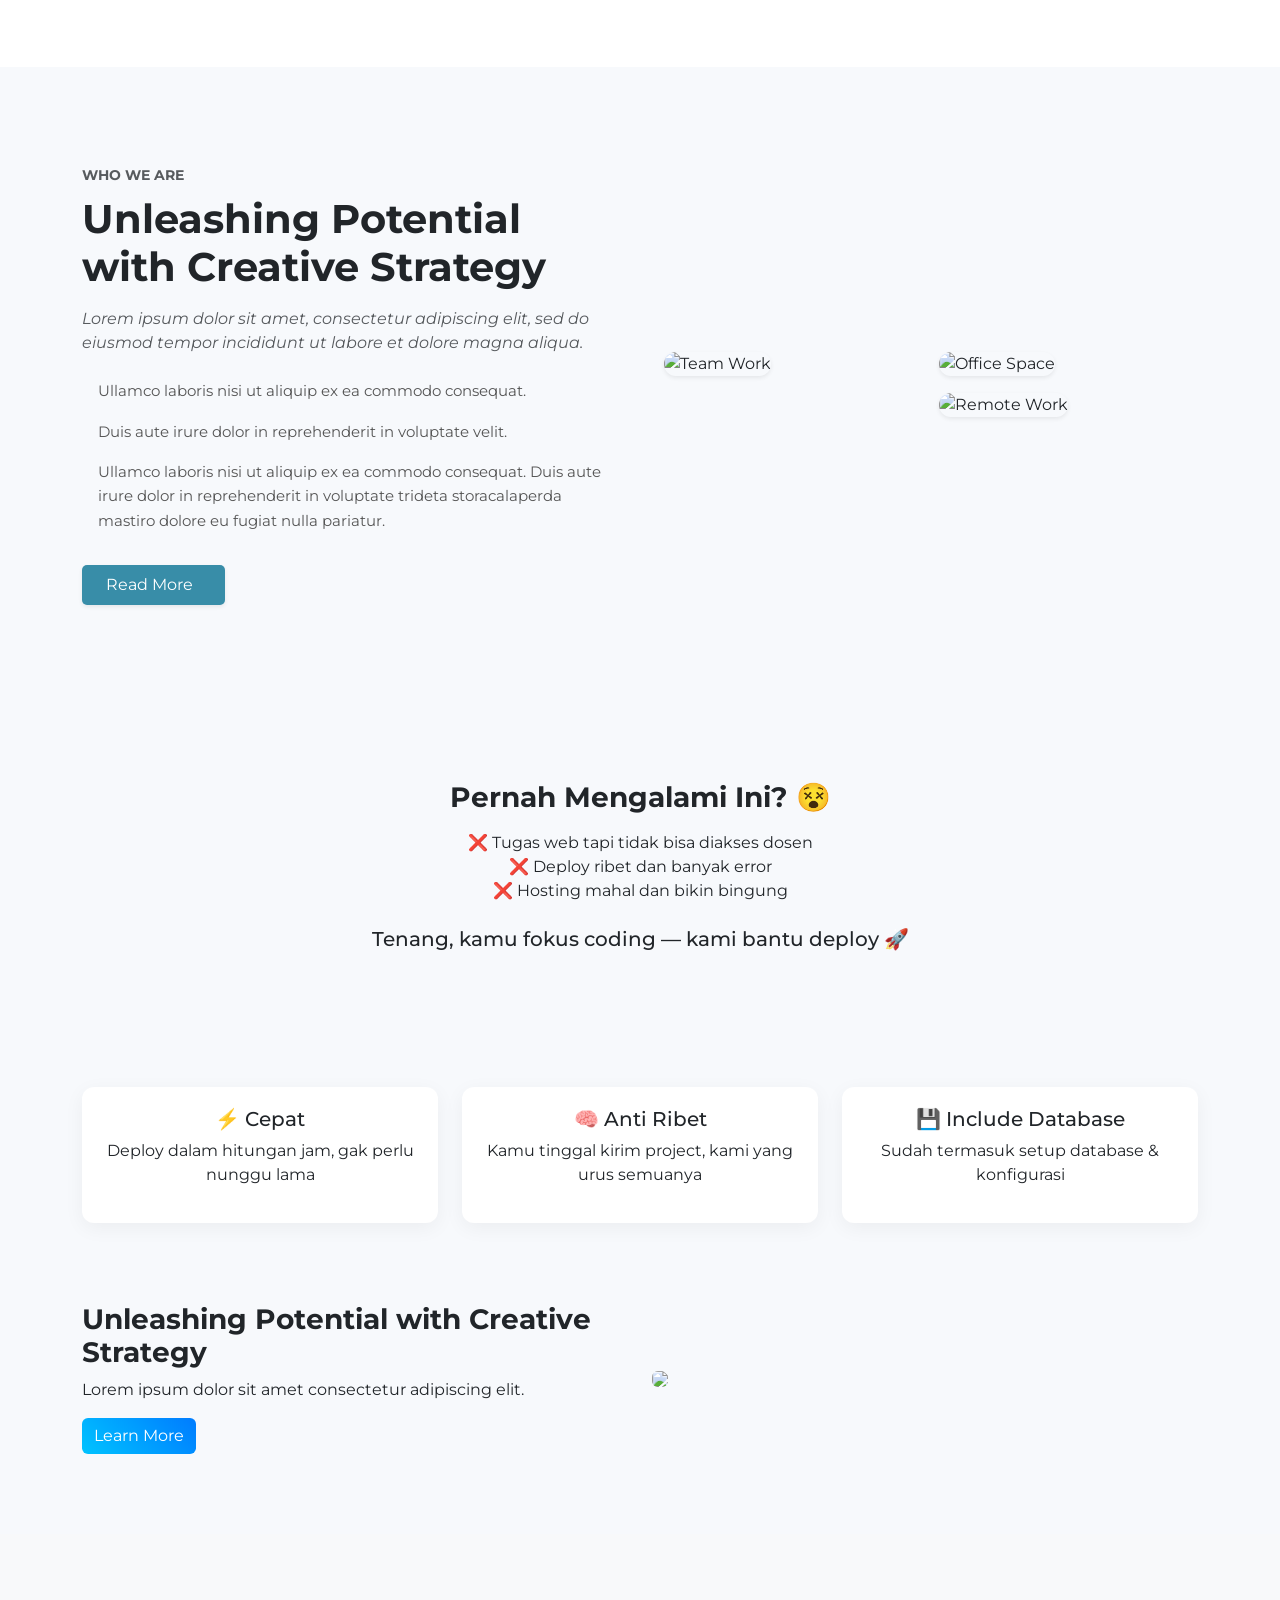
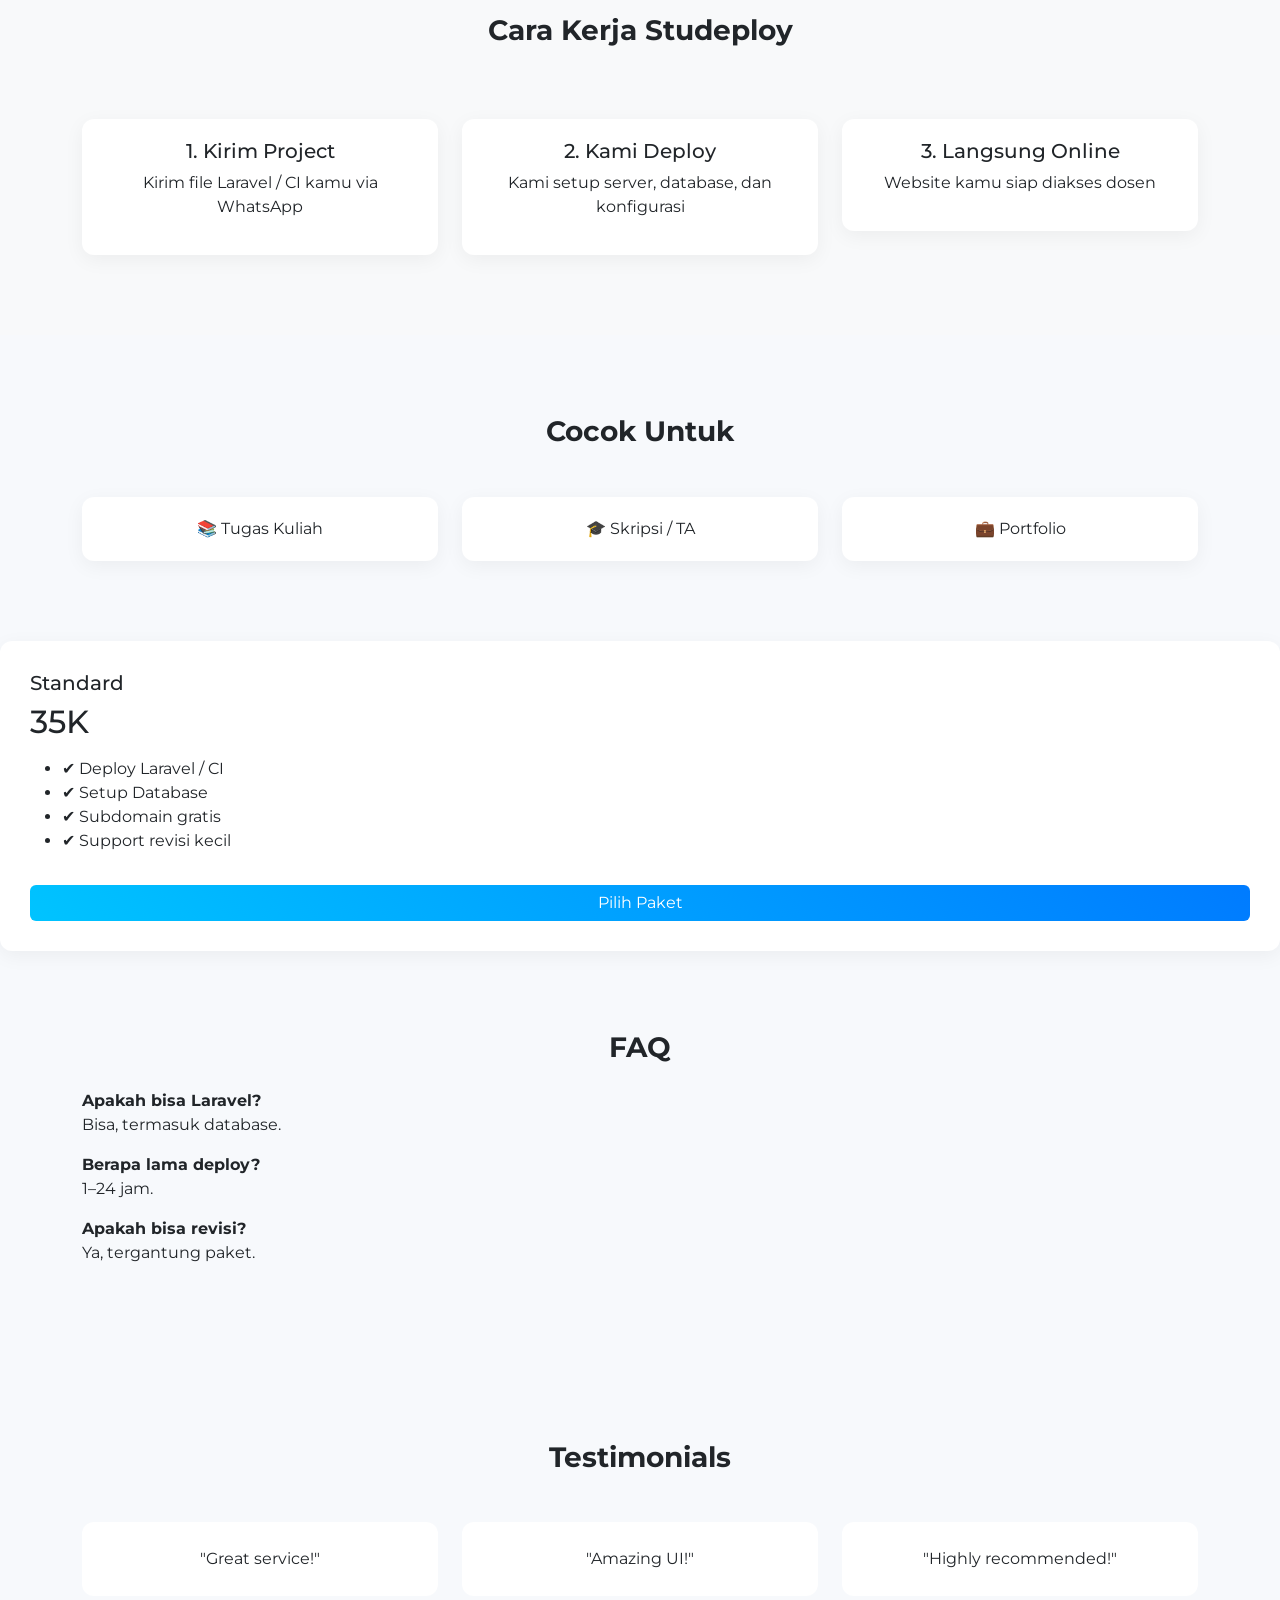
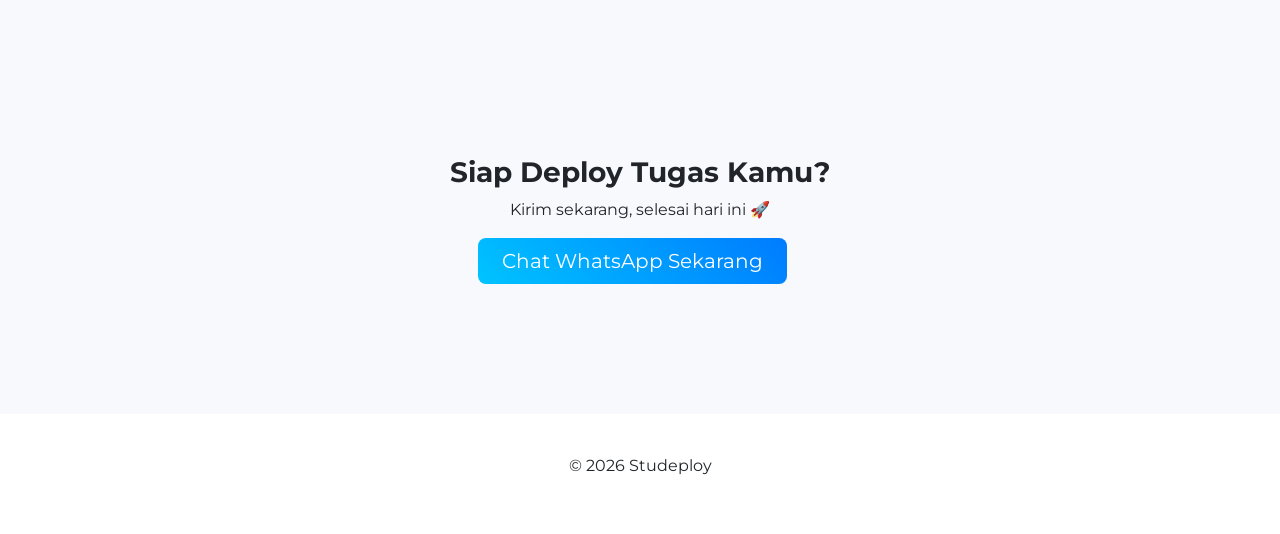
==== commit a521e848: "Adding style css" ====
--- a/index.html
+++ b/index.html
@@ -13,214 +13,13 @@
       href="https://cdn.jsdelivr.net/npm/bootstrap@5.3.2/dist/css/bootstrap.min.css"
       rel="stylesheet"
     />
-
-    <style>
-      body {
-        font-family: "Inter", sans-serif;
-        background: #f7f9fc;
-      }
-
-      /* NAVBAR */
-      .navbar {
-        margin: 20px auto;
-        width: 95%;
-        border-radius: 12px;
-        background: white;
-      }
-
-      /* HERO */
-      .hero {
-        padding: 80px 0 60px;
-        text-align: center;
-        background: radial-gradient(circle at top, #eaf3ff, transparent);
-      }
-
-      .hero p {
-        color: #6c757d;
-      }
-
-      .hero img {
-        max-width: 420px;
-      }
-
-      /* CARD */
-      .card-custom {
-        border: none;
-        border-radius: 12px;
-        padding: 20px;
-        background: white;
-        box-shadow: 0 5px 20px rgba(0, 0, 0, 0.05);
-      }
-
-      /* SECTION */
-      .section {
-        padding: 80px 0;
-      }
-
-      /* LOGO */
-      .client-logos img {
-        height: 30px;
-        opacity: 0.6;
-      }
-
-      /* FEATURE BLOCK */
-      .feature-box {
-        padding: 30px;
-      }
-
-      .feature-box h5 {
-        font-weight: 600;
-      }
-
-      /* PRICING */
-      .pricing-card {
-        border-radius: 12px;
-        background: white;
-        padding: 30px;
-        box-shadow: 0 5px 20px rgba(0, 0, 0, 0.05);
-      }
-
-      /* TESTIMONIAL */
-      .testimonial {
-        background: white;
-        padding: 25px;
-        border-radius: 12px;
-      }
-
-      /* FOOTER */
-      footer {
-        background: #fff;
-        padding: 40px 0;
-        margin-top: 50px;
-      }
-
-      .btn-success {
-        background: #25d366;
-        border: none;
-      }
-
-      .bg-primary {
-        background: hsla(194, 100%, 50%, 1);
-
-        background: linear-gradient(
-          45deg,
-          hsla(194, 100%, 50%, 1) 0%,
-          hsla(211, 100%, 50%, 1) 100%
-        );
-
-        background: -moz-linear-gradient(
-          45deg,
-          hsla(194, 100%, 50%, 1) 0%,
-          hsla(211, 100%, 50%, 1) 100%
-        );
-
-        background: -webkit-linear-gradient(
-          45deg,
-          hsla(194, 100%, 50%, 1) 0%,
-          hsla(211, 100%, 50%, 1) 100%
-        );
-
-        filter: progid: DXImageTransform.Microsoft.gradient( startColorstr="#00C2FF", endColorstr="#007BFF", GradientType=1 );
-      }
-
-      .btn-primary {
-        background: hsla(194, 100%, 50%, 1);
-
-        background: linear-gradient(
-          45deg,
-          hsla(194, 100%, 50%, 1) 0%,
-          hsla(211, 100%, 50%, 1) 100%
-        );
-
-        background: -moz-linear-gradient(
-          45deg,
-          hsla(194, 100%, 50%, 1) 0%,
-          hsla(211, 100%, 50%, 1) 100%
-        );
-
-        background: -webkit-linear-gradient(
-          45deg,
-          hsla(194, 100%, 50%, 1) 0%,
-          hsla(211, 100%, 50%, 1) 100%
-        );
-
-        filter: progid: DXImageTransform.Microsoft.gradient( startColorstr="#00C2FF", endColorstr="#007BFF", GradientType=1 );
-        border: none;
-      }
-
-      .btn-primary:hover {
-        background: hsla(211, 100%, 50%, 1);
-
-        background: linear-gradient(
-          45deg,
-          hsla(211, 100%, 50%, 1) 0%,
-          hsla(194, 100%, 50%, 1) 100%
-        );
-
-        background: -moz-linear-gradient(
-          45deg,
-          hsla(211, 100%, 50%, 1) 0%,
-          hsla(194, 100%, 50%, 1) 100%
-        );
-
-        background: -webkit-linear-gradient(
-          45deg,
-          hsla(211, 100%, 50%, 1) 0%,
-          hsla(194, 100%, 50%, 1) 100%
-        );
-
-        filter: progid: DXImageTransform.Microsoft.gradient( startColorstr="#007BFF", endColorstr="#00C2FF", GradientType=1 );
-      }
-
-      .btn-outline-primary:hover{
-        background: hsla(194, 100%, 50%, 1);
-
-        background: linear-gradient(
-          45deg,
-          hsla(194, 100%, 50%, 1) 0%,
-          hsla(211, 100%, 50%, 1) 100%
-        );
-
-        background: -moz-linear-gradient(
-          45deg,
-          hsla(194, 100%, 50%, 1) 0%,
-          hsla(211, 100%, 50%, 1) 100%
-        );
-
-        background: -webkit-linear-gradient(
-          45deg,
-          hsla(194, 100%, 50%, 1) 0%,
-          hsla(211, 100%, 50%, 1) 100%
-        );
-
-        filter: progid: DXImageTransform.Microsoft.gradient( startColorstr="#00C2FF", endColorstr="#007BFF", GradientType=1 );
-        border: none;
-      }
-
-      .btn-secondary{
-        background-color: #FF9500;
-        border: none;
-      }
-      
-      .btn-secondary:hover{
-        background-color: #ffb956 !important;
-        border: none;
-      }
-
-      .btn-outline-secondary {
-        color: #FF9500;
-        border-color: #FF9500;
-      }
-      
-      .btn-outline-secondary:hover {
-        background-color: #FF9500;
-        border: none;
-      }
-
-      .section h3 {
-        font-weight: 700;
-      }
-    </style>
+    <link rel="stylesheet" href="/assets/css/style.css" />
+    <link rel="preconnect" href="https://fonts.googleapis.com" />
+    <link rel="preconnect" href="https://fonts.gstatic.com" crossorigin />
+    <link
+      href="https://fonts.googleapis.com/css2?family=Montserrat:ital,wght@0,100..900;1,100..900&display=swap"
+      rel="stylesheet"
+    />
   </head>
 
   <body>
@@ -245,59 +44,170 @@
     </nav>
 
     <!-- HERO -->
-    <section class="hero">
-      <div class="px-4 pt-5 my-5 text-center border-bottom">
-        <h1 class="display-4 fw-bold text-body-emphasis">
-          Deploy Tugas Web Kamu dalam 1 Hari 🚀
-        </h1>
-        <div class="col-lg-6 mx-auto">
-          <p class="lead mb-4">
-            Laravel, CodeIgniter, atau PHP biasa — langsung online dan siap
-            dinilai dosen
-          </p>
-          <div class="d-grid gap-2 d-sm-flex justify-content-sm-center mb-5">
-            <button type="button" class="btn btn-primary btn-lg px-4 me-sm-3">
-              Deploy Sekarang via WhatsApp
-            </button>
-            <a href="#pricing" class="btn btn-outline-secondary btn-lg px-4">
-              Lihat Harga
+    <section class="hero-section text-center">
+      <div class="container px-4 pt-5 my-1 text-center border-bottom">
+        <div class="row justify-content-center">
+          <div class="col-lg-8">
+            <h1 class="display-5 fw-bold hero-title">
+              Deploy Tugas Web Kamu dalam
+              <span class="text-primary-custom">1 Hari</span> 🚀
+            </h1>
+            <p class="lead mb-4 hero-subtitle">
+              Quickly start your project now and set the stage for success
+            </p>
+
+            <div
+              class="d-flex justify-content-center align-items-center gap-3 mb-5"
+            >
+              <a
+                href="https://wa.me/6287827321637"
+                class="btn btn-get-started shadow-sm"
+              >
+                Deploy Sekarang via WhatsApp
+              </a>
+              <a
+                href="#pricing"
+                class="btn btn-watch-video d-flex align-items-center"
+              >
+                Lihat Harga
+              </a>
+            </div>
+          </div>
+        </div>
+
+        <div class="hero-image-container">
+          <img
+            src="/assets/img/illustrasi.png"
+            class="img-fluid"
+            alt="QuickStart Illustration"
+            loading="lazy"
+          />
+        </div>
+      </div>
+
+      <div class="container info-boxes">
+        <div class="row g-4">
+          <div class="col-md-4">
+            <div class="info-card p-4 shadow-sm border-0 h-100">
+              <i class="fas fa-briefcase mb-3 icon-box"></i>
+              <h5>Lorem Ipsum</h5>
+              <p class="small text-muted">
+                Voluptatum deleniti atque corrupti quos dolores et quas
+                molestias excepturi
+              </p>
+            </div>
+          </div>
+          <div class="col-md-4">
+            <div class="info-card p-4 shadow-sm border-0 h-100">
+              <i class="fas fa-list-alt mb-3 icon-box"></i>
+              <h5>Dolor Sitema</h5>
+              <p class="small text-muted">
+                Minim veniam, quis nostrud exercitation ullamco laboris nisi ut
+                aliquip exa
+              </p>
+            </div>
+          </div>
+          <div class="col-md-4">
+            <div class="info-card p-4 shadow-sm border-0 h-100">
+              <i class="fas fa-chart-bar mb-3 icon-box"></i>
+              <h5>Sed ut perspiciatis</h5>
+              <p class="small text-muted">
+                Duis aute irure dolor in reprehenderit in voluptate velit esse
+                cillum
+              </p>
+            </div>
+          </div>
+        </div>
+      </div>
+    </section>
+
+    <!-- PROBLEM -->
+    <section class="about-section py-5">
+      <div class="container py-5">
+        <div class="row align-items-center g-5">
+          <div class="col-lg-6">
+            <span class="text-uppercase text-muted fw-bold small"
+              >Who We Are</span
+            >
+            <h2 class="display-6 fw-bold mt-2 text-dark">
+              Unleashing Potential with Creative Strategy
+            </h2>
+            <p class="text-muted fst-italic mt-3">
+              Lorem ipsum dolor sit amet, consectetur adipiscing elit, sed do
+              eiusmod tempor incididunt ut labore et dolore magna aliqua.
+            </p>
+
+            <ul class="list-unstyled custom-list mt-4">
+              <li class="mb-3 d-flex align-items-start">
+                <i
+                  class="far fa-check-circle text-primary-custom me-3 mt-1"
+                ></i>
+                <span
+                  >Ullamco laboris nisi ut aliquip ex ea commodo
+                  consequat.</span
+                >
+              </li>
+              <li class="mb-3 d-flex align-items-start">
+                <i
+                  class="far fa-check-circle text-primary-custom me-3 mt-1"
+                ></i>
+                <span
+                  >Duis aute irure dolor in reprehenderit in voluptate
+                  velit.</span
+                >
+              </li>
+              <li class="mb-3 d-flex align-items-start">
+                <i
+                  class="far fa-check-circle text-primary-custom me-3 mt-1"
+                ></i>
+                <span
+                  >Ullamco laboris nisi ut aliquip ex ea commodo consequat. Duis
+                  aute irure dolor in reprehenderit in voluptate trideta
+                  storacalaperda mastiro dolore eu fugiat nulla pariatur.</span
+                >
+              </li>
+            </ul>
+
+            <a href="#" class="btn btn-primary-custom px-4 py-2 mt-3 shadow-sm">
+              Read More <i class="fas fa-arrow-right ms-2"></i>
             </a>
           </div>
-        </div>
-        <div class="overflow-hidden">
-          <div class="container px-5">
-            <img
-              src="/assets/img/illustrasi.png"
-              class="img-fluid rounded-3 mb-4"
-              alt="Example image"
-              width="700"
-              height="500"
-              loading="lazy"
-            />
-          </div>
-        </div>
-      </div>
-      <!-- <div class="container">
-        <h1>Deploy Tugas Web Kamu dalam 1 Hari 🚀</h1>
-        <p>
-          Laravel, CodeIgniter, atau PHP biasa — langsung online dan siap
-          dinilai dosen
-        </p>
-
-        <div class="mt-4">
-          <a href="https://wa.me/628XXXXXXXXXX" class="btn btn-success me-2">
-            Deploy Sekarang via WhatsApp
-          </a>
-          <a href="#pricing" class="btn btn-outline-secondary"> Lihat Harga </a>
-        </div>
-
-        <div class="mt-5">
-          <img src="/assets/img/illustrasi.png" />
-        </div>
-      </div> -->
-    </section>
-
-    <!-- PROBLEM -->
+
+          <div class="col-lg-6">
+            <div class="row g-3">
+              <div class="col-6">
+                <img
+                  src="path-ke-gambar-1.jpg"
+                  class="img-fluid rounded-4 shadow-sm w-100"
+                  style="height: 450px; object-fit: cover"
+                  alt="Team Work"
+                />
+              </div>
+              <div class="col-6">
+                <div class="row g-3">
+                  <div class="col-12">
+                    <img
+                      src="path-ke-gambar-2.jpg"
+                      class="img-fluid rounded-4 shadow-sm w-100"
+                      style="height: 215px; object-fit: cover"
+                      alt="Office Space"
+                    />
+                  </div>
+                  <div class="col-12">
+                    <img
+                      src="path-ke-gambar-3.jpg"
+                      class="img-fluid rounded-4 shadow-sm w-100"
+                      style="height: 215px; object-fit: cover"
+                      alt="Remote Work"
+                    />
+                  </div>
+                </div>
+              </div>
+            </div>
+          </div>
+        </div>
+      </div>
+    </section>
     <section class="section">
       <div class="container text-center">
         <h3>Pernah Mengalami Ini? 😵</h3>
@@ -463,7 +373,10 @@
         <h3>Siap Deploy Tugas Kamu?</h3>
         <p>Kirim sekarang, selesai hari ini 🚀</p>
 
-        <a href="https://wa.me/6287827321637" class="btn btn-success">
+        <a
+          href="https://wa.me/6287827321637"
+          class="btn btn-primary btn-lg px-4 me-sm-3"
+        >
           Chat WhatsApp Sekarang
         </a>
       </div>
--- a/assets/css/style.css
+++ b/assets/css/style.css
@@ -0,0 +1,302 @@
+body {
+  font-family: "Montserrat", sans-serif;
+  background: #f7f9fc;
+}
+
+/* NAVBAR */
+.navbar {
+  margin: 20px auto;
+  width: 95%;
+  border-radius: 12px;
+  background: white;
+}
+
+/* HERO */
+.hero-section {
+  position: relative;
+  padding-top: 100px;
+  background: linear-gradient(135deg, #f8f9fa 0%, #e9ecef 100%);
+  background-image: url('data:image/svg+xml;utf8,<svg xmlns="http://www.w3.org/2000/svg" viewBox="0 0 1440 320"><path fill="%23ffffff" fill-opacity="1" d="M0,224L48,213.3C96,203,192,181,288,181.3C384,181,480,203,576,224C672,245,768,267,864,250.7C960,235,1056,181,1152,165.3C1248,149,1344,171,1392,181.3L1440,192L1440,320L1392,320C1344,320,1248,320,1152,320C1056,320,960,320,864,320C768,320,672,320,576,320C480,320,384,320,288,320C192,320,96,320,48,320L0,320Z"></path></svg>');
+  background-position: bottom;
+  background-repeat: no-repeat;
+  background-size: cover;
+}
+
+.hero-title {
+  color: #2c4964;
+  font-size: 3.5rem;
+}
+
+.text-primary-custom {
+  color: #388da8; /* Warna biru sesuai gambar */
+}
+
+.hero-subtitle {
+  color: #5e5e5e;
+  max-width: 600px;
+  margin: 0 auto;
+}
+
+/* Problem */
+/* Warna Biru Khas QuickStart */
+.text-primary-custom,
+.btn-primary-custom {
+  color: #388da8 !important;
+}
+
+.btn-primary-custom {
+  background-color: #388da8;
+  color: white !important;
+  border: none;
+  border-radius: 5px;
+  transition: 0.3s;
+}
+
+.btn-primary-custom:hover {
+  background-color: #2d738a;
+  transform: translateY(-2px);
+}
+
+/* Custom List Icon */
+.custom-list i {
+  font-size: 1.2rem;
+}
+
+.custom-list span {
+  color: #555;
+  font-size: 0.95rem;
+  line-height: 1.6;
+}
+
+/* Responsive adjustment */
+@media (max-width: 991px) {
+  .about-section img {
+    height: 300px !important; /* Biar tidak terlalu tinggi di HP */
+  }
+}
+
+/* Button Styling */
+.btn-get-started {
+  background-color: #388da8;
+  color: white;
+  padding: 12px 30px;
+  border-radius: 50px;
+  font-weight: 500;
+}
+
+.btn-get-started:hover {
+  background-color: #2d738a;
+  color: white;
+}
+
+.btn-watch-video {
+  color: #2c4964;
+  font-weight: 500;
+  text-decoration: none;
+}
+
+.btn-watch-video i {
+  font-size: 1.5rem;
+  color: #388da8;
+}
+
+/* Info Cards */
+.info-boxes {
+  margin-top: -50px; /* Menarik card ke atas agar overlap dengan image */
+  position: relative;
+  z-index: 10;
+  padding-bottom: 80px;
+}
+
+.info-card {
+  background: white;
+  transition: 0.3s;
+  border-radius: 8px;
+}
+
+.info-card:hover {
+  transform: translateY(-5px);
+}
+
+.icon-box {
+  font-size: 2rem;
+  color: #388da8;
+}
+
+/* CARD */
+.card-custom {
+  border: none;
+  border-radius: 12px;
+  padding: 20px;
+  background: white;
+  box-shadow: 0 5px 20px rgba(0, 0, 0, 0.05);
+}
+
+/* SECTION */
+.section {
+  padding: 80px 0;
+}
+
+/* LOGO */
+.client-logos img {
+  height: 30px;
+  opacity: 0.6;
+}
+
+/* FEATURE BLOCK */
+.feature-box {
+  padding: 30px;
+}
+
+.feature-box h5 {
+  font-weight: 600;
+}
+
+/* PRICING */
+.pricing-card {
+  border-radius: 12px;
+  background: white;
+  padding: 30px;
+  box-shadow: 0 5px 20px rgba(0, 0, 0, 0.05);
+}
+
+/* TESTIMONIAL */
+.testimonial {
+  background: white;
+  padding: 25px;
+  border-radius: 12px;
+}
+
+/* FOOTER */
+footer {
+  background: #fff;
+  padding: 40px 0;
+  margin-top: 50px;
+}
+
+.btn-success {
+  background: #25d366;
+  border: none;
+}
+
+.bg-primary {
+  background: hsla(194, 100%, 50%, 1);
+
+  background: linear-gradient(
+    45deg,
+    hsla(194, 100%, 50%, 1) 0%,
+    hsla(211, 100%, 50%, 1) 100%
+  );
+
+  background: -moz-linear-gradient(
+    45deg,
+    hsla(194, 100%, 50%, 1) 0%,
+    hsla(211, 100%, 50%, 1) 100%
+  );
+
+  background: -webkit-linear-gradient(
+    45deg,
+    hsla(194, 100%, 50%, 1) 0%,
+    hsla(211, 100%, 50%, 1) 100%
+  );
+
+  filter: progid: DXImageTransform.Microsoft.gradient( startColorstr="#00C2FF", endColorstr="#007BFF", GradientType=1 );
+}
+
+.btn-primary {
+  background: hsla(194, 100%, 50%, 1);
+
+  background: linear-gradient(
+    45deg,
+    hsla(194, 100%, 50%, 1) 0%,
+    hsla(211, 100%, 50%, 1) 100%
+  );
+
+  background: -moz-linear-gradient(
+    45deg,
+    hsla(194, 100%, 50%, 1) 0%,
+    hsla(211, 100%, 50%, 1) 100%
+  );
+
+  background: -webkit-linear-gradient(
+    45deg,
+    hsla(194, 100%, 50%, 1) 0%,
+    hsla(211, 100%, 50%, 1) 100%
+  );
+
+  filter: progid: DXImageTransform.Microsoft.gradient( startColorstr="#00C2FF", endColorstr="#007BFF", GradientType=1 );
+  border: none;
+}
+
+.btn-primary:hover {
+  background: hsla(211, 100%, 50%, 1);
+
+  background: linear-gradient(
+    45deg,
+    hsla(211, 100%, 50%, 1) 0%,
+    hsla(194, 100%, 50%, 1) 100%
+  );
+
+  background: -moz-linear-gradient(
+    45deg,
+    hsla(211, 100%, 50%, 1) 0%,
+    hsla(194, 100%, 50%, 1) 100%
+  );
+
+  background: -webkit-linear-gradient(
+    45deg,
+    hsla(211, 100%, 50%, 1) 0%,
+    hsla(194, 100%, 50%, 1) 100%
+  );
+
+  filter: progid: DXImageTransform.Microsoft.gradient( startColorstr="#007BFF", endColorstr="#00C2FF", GradientType=1 );
+}
+
+.btn-outline-primary:hover {
+  background: hsla(194, 100%, 50%, 1);
+
+  background: linear-gradient(
+    45deg,
+    hsla(194, 100%, 50%, 1) 0%,
+    hsla(211, 100%, 50%, 1) 100%
+  );
+
+  background: -moz-linear-gradient(
+    45deg,
+    hsla(194, 100%, 50%, 1) 0%,
+    hsla(211, 100%, 50%, 1) 100%
+  );
+
+  background: -webkit-linear-gradient(
+    45deg,
+    hsla(194, 100%, 50%, 1) 0%,
+    hsla(211, 100%, 50%, 1) 100%
+  );
+
+  filter: progid: DXImageTransform.Microsoft.gradient( startColorstr="#00C2FF", endColorstr="#007BFF", GradientType=1 );
+  border: none;
+}
+
+.btn-secondary {
+  background-color: #ff9500;
+  border: none;
+}
+
+.btn-secondary:hover {
+  background-color: #ffb956 !important;
+  border: none;
+}
+
+.btn-outline-secondary {
+  color: #ff9500;
+  border-color: #ff9500;
+}
+
+.btn-outline-secondary:hover {
+  background-color: #ff9500;
+  border: none;
+}
+
+.section h3 {
+  font-weight: 700;
+}
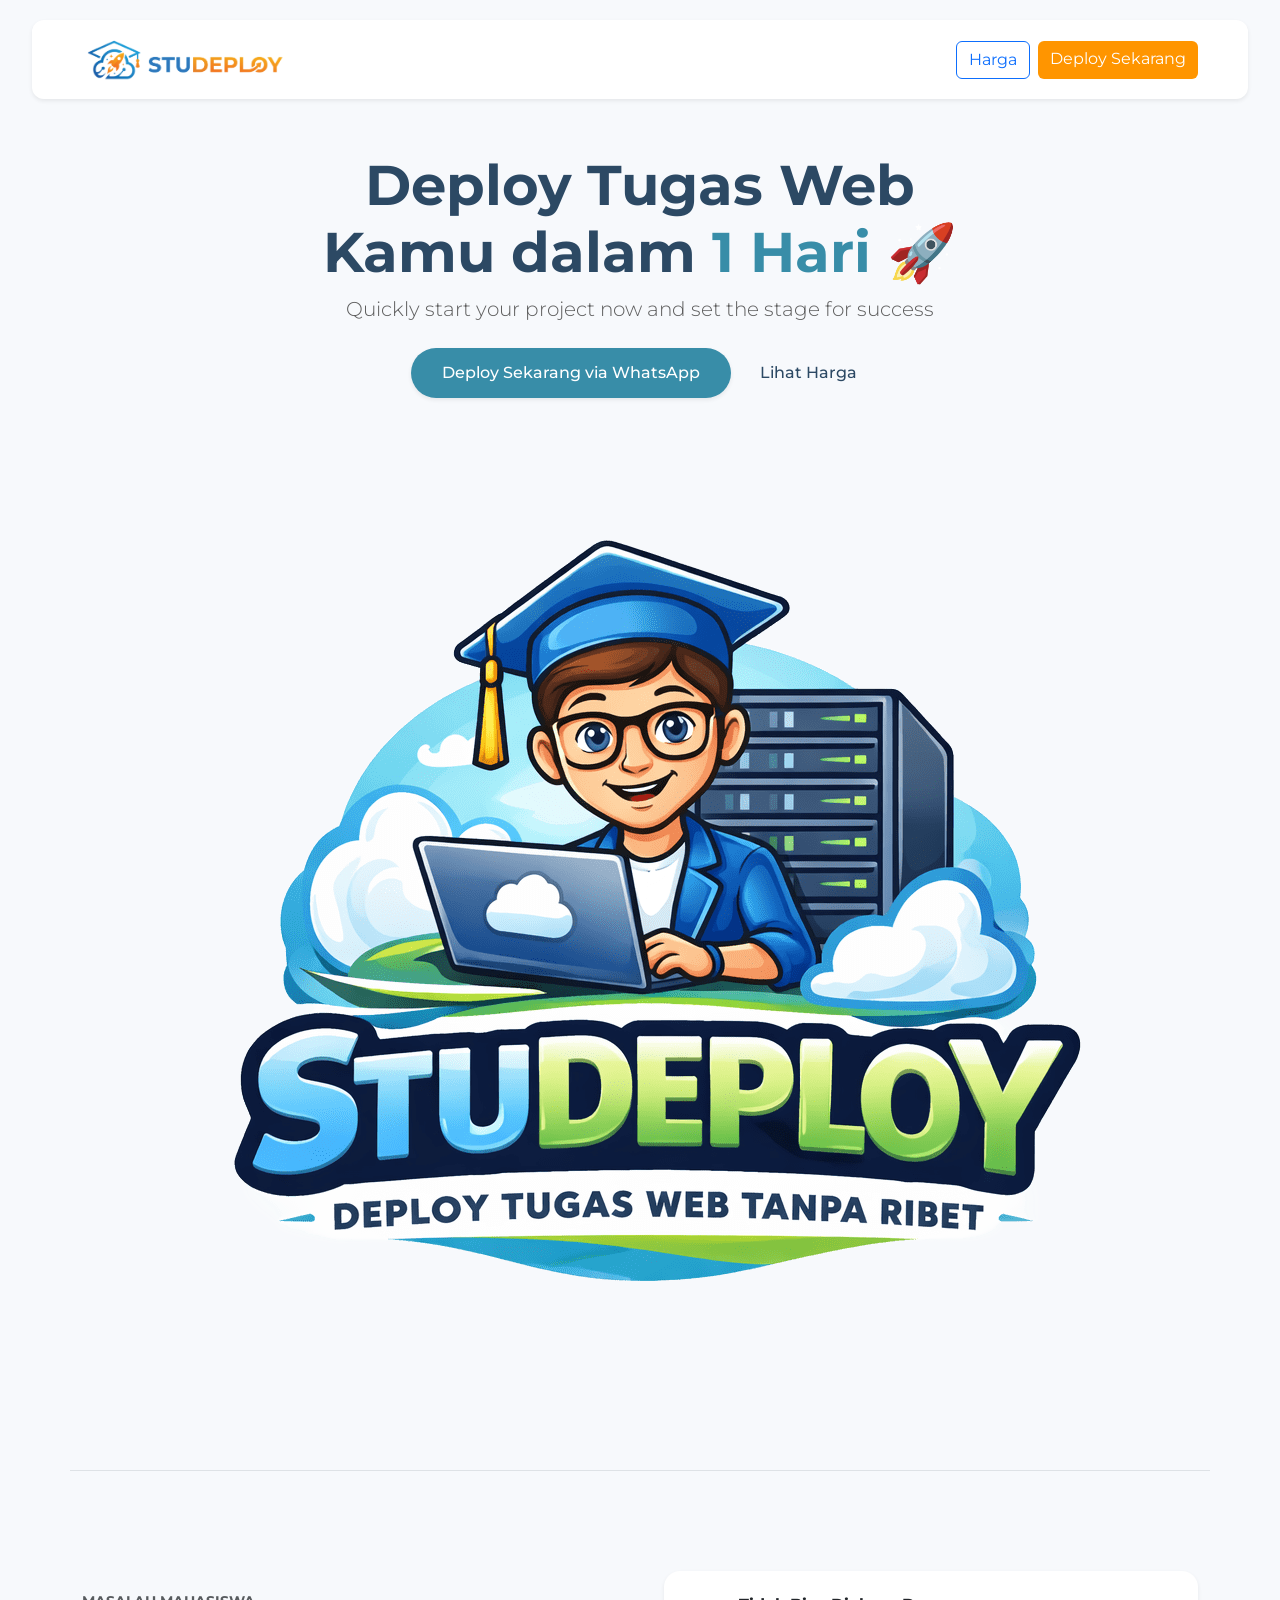
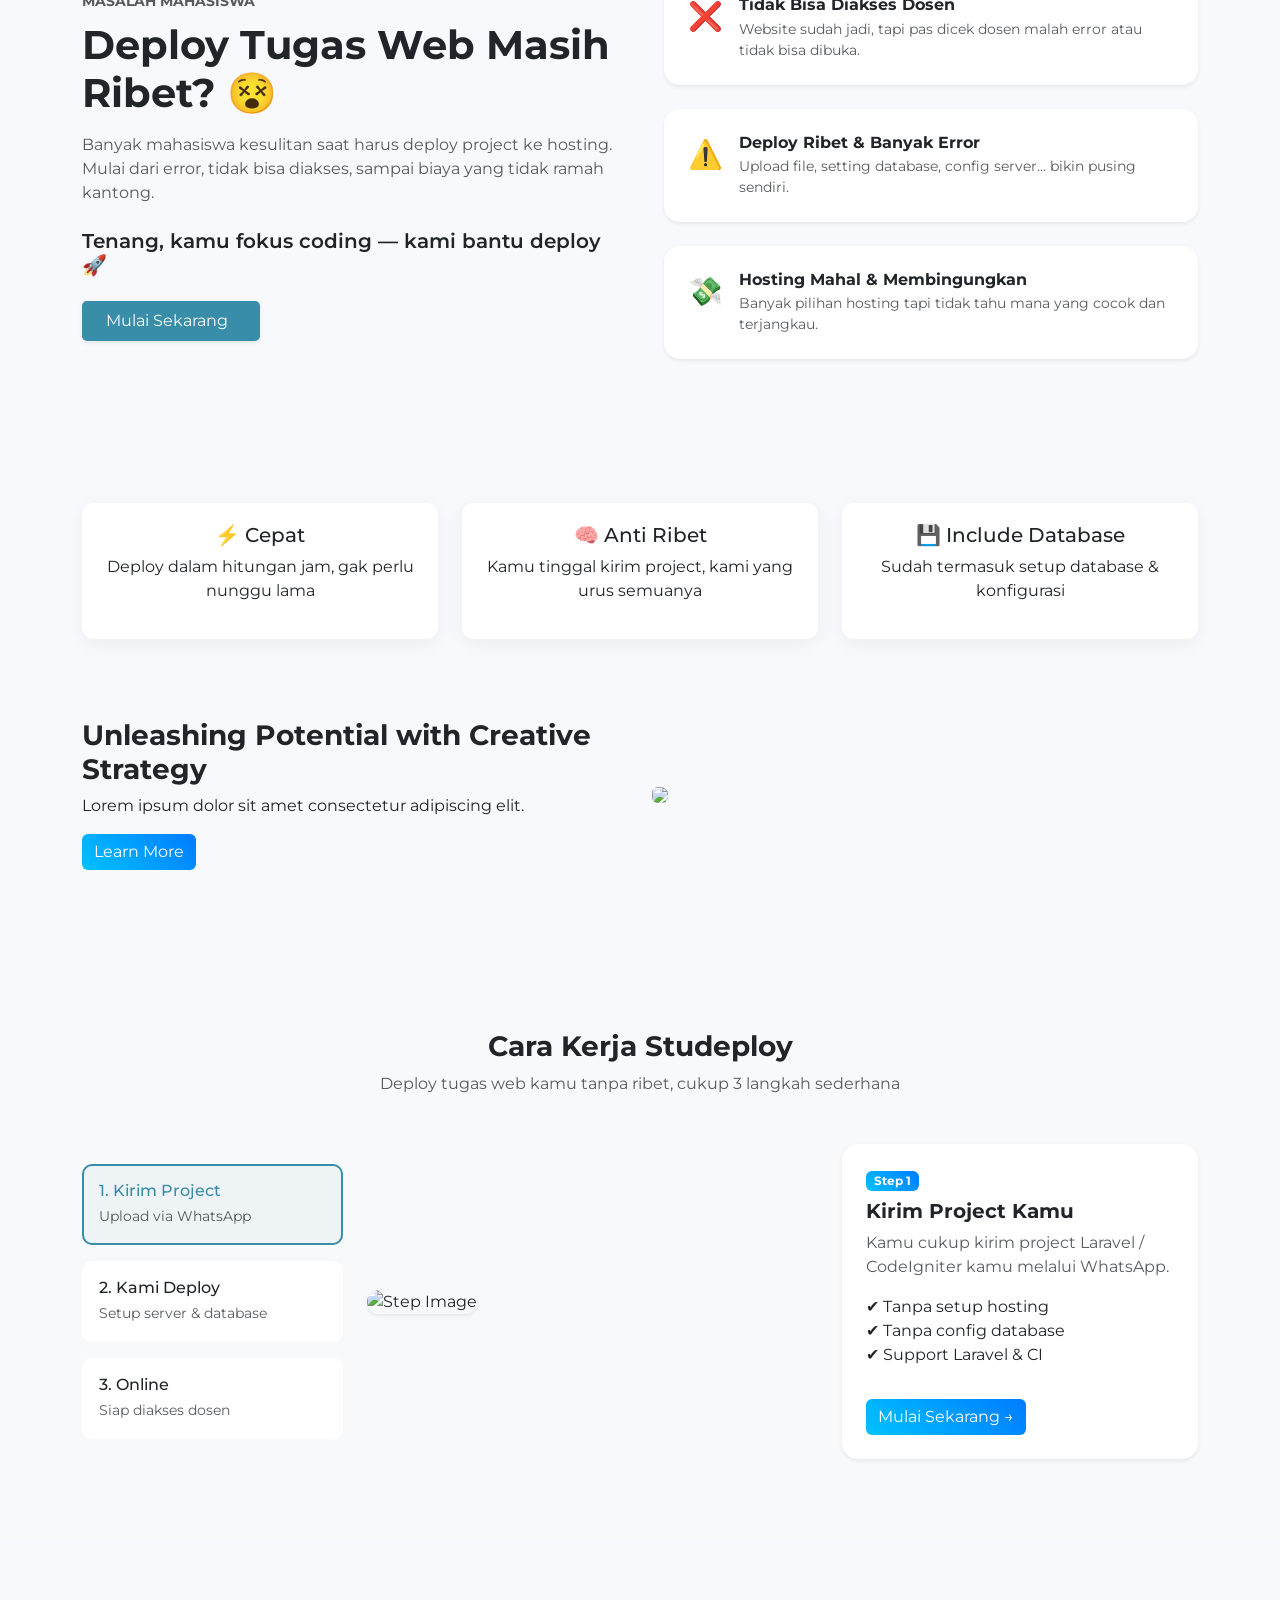
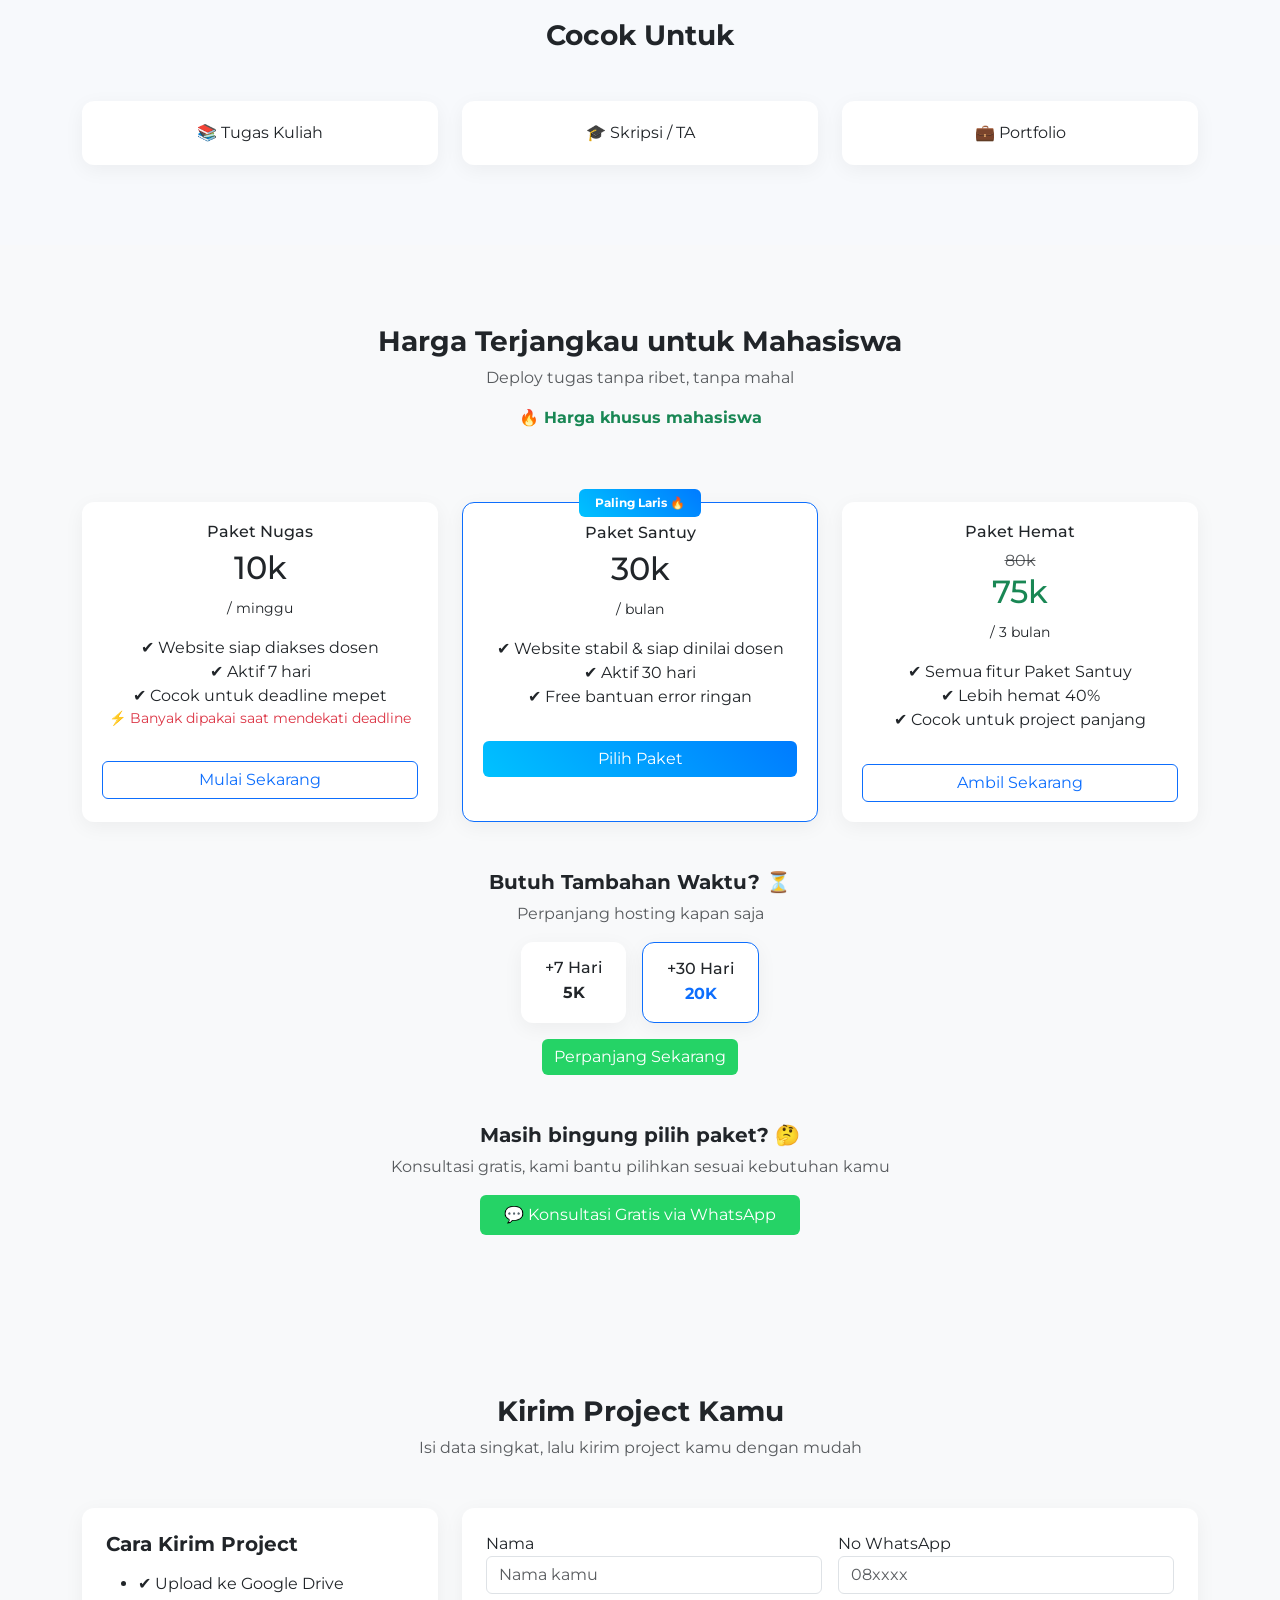
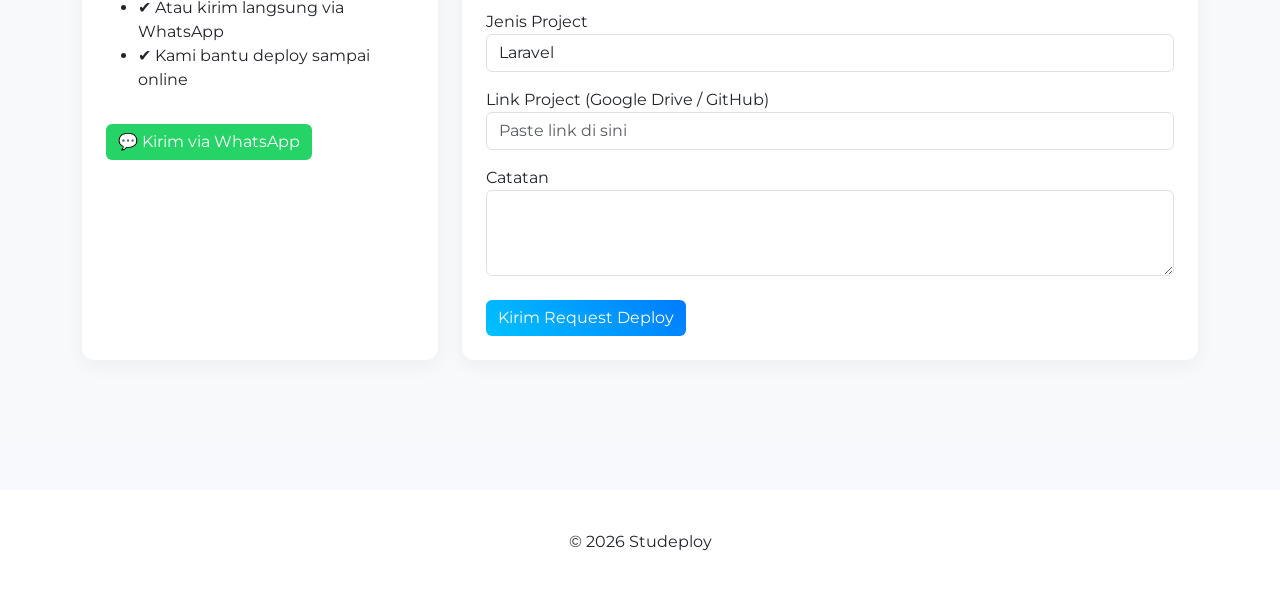
==== commit edfb32c1: "Update isi konten 21042026" ====
--- a/index.html
+++ b/index.html
@@ -84,141 +84,94 @@
           />
         </div>
       </div>
-
-      <div class="container info-boxes">
-        <div class="row g-4">
-          <div class="col-md-4">
-            <div class="info-card p-4 shadow-sm border-0 h-100">
-              <i class="fas fa-briefcase mb-3 icon-box"></i>
-              <h5>Lorem Ipsum</h5>
-              <p class="small text-muted">
-                Voluptatum deleniti atque corrupti quos dolores et quas
-                molestias excepturi
-              </p>
-            </div>
-          </div>
-          <div class="col-md-4">
-            <div class="info-card p-4 shadow-sm border-0 h-100">
-              <i class="fas fa-list-alt mb-3 icon-box"></i>
-              <h5>Dolor Sitema</h5>
-              <p class="small text-muted">
-                Minim veniam, quis nostrud exercitation ullamco laboris nisi ut
-                aliquip exa
-              </p>
-            </div>
-          </div>
-          <div class="col-md-4">
-            <div class="info-card p-4 shadow-sm border-0 h-100">
-              <i class="fas fa-chart-bar mb-3 icon-box"></i>
-              <h5>Sed ut perspiciatis</h5>
-              <p class="small text-muted">
-                Duis aute irure dolor in reprehenderit in voluptate velit esse
-                cillum
-              </p>
-            </div>
-          </div>
-        </div>
-      </div>
     </section>
 
     <!-- PROBLEM -->
     <section class="about-section py-5">
       <div class="container py-5">
         <div class="row align-items-center g-5">
+          <!-- LEFT CONTENT -->
           <div class="col-lg-6">
-            <span class="text-uppercase text-muted fw-bold small"
-              >Who We Are</span
+            <span class="text-uppercase text-muted fw-bold small">
+              Masalah Mahasiswa
+            </span>
+
+            <h2 class="display-6 fw-bold mt-2 text-dark">
+              Deploy Tugas Web Masih Ribet? 😵
+            </h2>
+
+            <p class="text-muted mt-3">
+              Banyak mahasiswa kesulitan saat harus deploy project ke hosting.
+              Mulai dari error, tidak bisa diakses, sampai biaya yang tidak
+              ramah kantong.
+            </p>
+
+            <h5 class="mt-4 fw-semibold">
+              Tenang, kamu fokus coding — kami bantu deploy 🚀
+            </h5>
+
+            <a
+              href="#pricing"
+              class="btn btn-primary-custom px-4 py-2 mt-3 shadow-sm"
             >
-            <h2 class="display-6 fw-bold mt-2 text-dark">
-              Unleashing Potential with Creative Strategy
-            </h2>
-            <p class="text-muted fst-italic mt-3">
-              Lorem ipsum dolor sit amet, consectetur adipiscing elit, sed do
-              eiusmod tempor incididunt ut labore et dolore magna aliqua.
-            </p>
-
-            <ul class="list-unstyled custom-list mt-4">
-              <li class="mb-3 d-flex align-items-start">
-                <i
-                  class="far fa-check-circle text-primary-custom me-3 mt-1"
-                ></i>
-                <span
-                  >Ullamco laboris nisi ut aliquip ex ea commodo
-                  consequat.</span
+              Mulai Sekarang
+              <i class="fas fa-arrow-right ms-2"></i>
+            </a>
+          </div>
+
+          <!-- RIGHT CARDS -->
+          <div class="col-lg-6">
+            <div class="row g-4">
+              <!-- CARD 1 -->
+              <div class="col-12">
+                <div
+                  class="p-4 bg-white rounded-4 shadow-sm d-flex align-items-start"
                 >
-              </li>
-              <li class="mb-3 d-flex align-items-start">
-                <i
-                  class="far fa-check-circle text-primary-custom me-3 mt-1"
-                ></i>
-                <span
-                  >Duis aute irure dolor in reprehenderit in voluptate
-                  velit.</span
+                  <div class="me-3 fs-3 text-danger">❌</div>
+                  <div>
+                    <h6 class="fw-bold mb-1">Tidak Bisa Diakses Dosen</h6>
+                    <p class="text-muted small mb-0">
+                      Website sudah jadi, tapi pas dicek dosen malah error atau
+                      tidak bisa dibuka.
+                    </p>
+                  </div>
+                </div>
+              </div>
+
+              <!-- CARD 2 -->
+              <div class="col-12">
+                <div
+                  class="p-4 bg-white rounded-4 shadow-sm d-flex align-items-start"
                 >
-              </li>
-              <li class="mb-3 d-flex align-items-start">
-                <i
-                  class="far fa-check-circle text-primary-custom me-3 mt-1"
-                ></i>
-                <span
-                  >Ullamco laboris nisi ut aliquip ex ea commodo consequat. Duis
-                  aute irure dolor in reprehenderit in voluptate trideta
-                  storacalaperda mastiro dolore eu fugiat nulla pariatur.</span
+                  <div class="me-3 fs-3 text-danger">⚠️</div>
+                  <div>
+                    <h6 class="fw-bold mb-1">Deploy Ribet & Banyak Error</h6>
+                    <p class="text-muted small mb-0">
+                      Upload file, setting database, config server... bikin
+                      pusing sendiri.
+                    </p>
+                  </div>
+                </div>
+              </div>
+
+              <!-- CARD 3 -->
+              <div class="col-12">
+                <div
+                  class="p-4 bg-white rounded-4 shadow-sm d-flex align-items-start"
                 >
-              </li>
-            </ul>
-
-            <a href="#" class="btn btn-primary-custom px-4 py-2 mt-3 shadow-sm">
-              Read More <i class="fas fa-arrow-right ms-2"></i>
-            </a>
-          </div>
-
-          <div class="col-lg-6">
-            <div class="row g-3">
-              <div class="col-6">
-                <img
-                  src="path-ke-gambar-1.jpg"
-                  class="img-fluid rounded-4 shadow-sm w-100"
-                  style="height: 450px; object-fit: cover"
-                  alt="Team Work"
-                />
-              </div>
-              <div class="col-6">
-                <div class="row g-3">
-                  <div class="col-12">
-                    <img
-                      src="path-ke-gambar-2.jpg"
-                      class="img-fluid rounded-4 shadow-sm w-100"
-                      style="height: 215px; object-fit: cover"
-                      alt="Office Space"
-                    />
+                  <div class="me-3 fs-3 text-danger">💸</div>
+                  <div>
+                    <h6 class="fw-bold mb-1">Hosting Mahal & Membingungkan</h6>
+                    <p class="text-muted small mb-0">
+                      Banyak pilihan hosting tapi tidak tahu mana yang cocok dan
+                      terjangkau.
+                    </p>
                   </div>
-                  <div class="col-12">
-                    <img
-                      src="path-ke-gambar-3.jpg"
-                      class="img-fluid rounded-4 shadow-sm w-100"
-                      style="height: 215px; object-fit: cover"
-                      alt="Remote Work"
-                    />
-                  </div>
-                </div>
-              </div>
-            </div>
-          </div>
-        </div>
-      </div>
-    </section>
-    <section class="section">
-      <div class="container text-center">
-        <h3>Pernah Mengalami Ini? 😵</h3>
-
-        <p class="mt-3">
-          ❌ Tugas web tapi tidak bisa diakses dosen <br />
-          ❌ Deploy ribet dan banyak error <br />
-          ❌ Hosting mahal dan bikin bingung <br />
-        </p>
-
-        <h5 class="mt-4">Tenang, kamu fokus coding — kami bantu deploy 🚀</h5>
+                </div>
+              </div>
+            </div>
+          </div>
+        </div>
       </div>
     </section>
 
@@ -267,28 +220,64 @@
 
     <!-- HOW IT WORKS -->
     <section class="section bg-light">
-      <div class="container text-center">
-        <h3>Cara Kerja Studeploy</h3>
-
-        <div class="row mt-5 g-4">
-          <div class="col-md-4">
-            <div class="card-custom">
-              <h5>1. Kirim Project</h5>
-              <p>Kirim file Laravel / CI kamu via WhatsApp</p>
-            </div>
-          </div>
-
-          <div class="col-md-4">
-            <div class="card-custom">
-              <h5>2. Kami Deploy</h5>
-              <p>Kami setup server, database, dan konfigurasi</p>
-            </div>
-          </div>
-
-          <div class="col-md-4">
-            <div class="card-custom">
-              <h5>3. Langsung Online</h5>
-              <p>Website kamu siap diakses dosen</p>
+      <div class="container">
+        <div class="text-center mb-5">
+          <h3 class="fw-bold">Cara Kerja Studeploy</h3>
+          <p class="text-muted">
+            Deploy tugas web kamu tanpa ribet, cukup 3 langkah sederhana
+          </p>
+        </div>
+
+        <div class="row g-4 align-items-center">
+          <!-- LEFT STEP NAV -->
+          <div class="col-lg-3">
+            <div class="d-flex flex-column gap-3" id="stepNav">
+              <div class="step-item active-step" data-step="1">
+                <h6 class="mb-1">1. Kirim Project</h6>
+                <small class="text-muted">Upload via WhatsApp</small>
+              </div>
+
+              <div class="step-item" data-step="2">
+                <h6 class="mb-1">2. Kami Deploy</h6>
+                <small class="text-muted">Setup server & database</small>
+              </div>
+
+              <div class="step-item" data-step="3">
+                <h6 class="mb-1">3. Online</h6>
+                <small class="text-muted">Siap diakses dosen</small>
+              </div>
+            </div>
+          </div>
+
+          <!-- MIDDLE IMAGE -->
+          <div class="col-lg-5">
+            <img
+              id="stepImage"
+              src="img/step1.jpg"
+              class="img-fluid rounded-4 shadow-sm w-100"
+              alt="Step Image"
+            />
+          </div>
+
+          <!-- RIGHT DETAIL -->
+          <div class="col-lg-4">
+            <div class="bg-white p-4 rounded-4 shadow-sm">
+              <span class="badge bg-primary mb-2" id="stepBadge">Step 1</span>
+
+              <h5 class="fw-bold" id="stepTitle">Kirim Project Kamu</h5>
+
+              <p class="text-muted" id="stepDesc">
+                Kamu cukup kirim project Laravel / CodeIgniter kamu melalui
+                WhatsApp.
+              </p>
+
+              <ul class="list-unstyled mt-3" id="stepList">
+                <li>✔ Tanpa setup hosting</li>
+                <li>✔ Tanpa config database</li>
+                <li>✔ Support Laravel & CI</li>
+              </ul>
+
+              <a href="#" class="btn btn-primary mt-3"> Mulai Sekarang → </a>
             </div>
           </div>
         </div>
@@ -315,24 +304,151 @@
     </section>
 
     <!-- PRICING -->
-    <div class="pricing-card">
-      <h5>Standard</h5>
-      <h2>35K</h2>
-
-      <ul class="text-start mt-3">
-        <li>✔ Deploy Laravel / CI</li>
-        <li>✔ Setup Database</li>
-        <li>✔ Subdomain gratis</li>
-        <li>✔ Support revisi kecil</li>
-      </ul>
-
-      <a href="https://wa.me/6287827321637" class="btn btn-primary w-100 mt-3">
-        Pilih Paket
-      </a>
-    </div>
+    <section class="section bg-light">
+      <div class="container text-center">
+        <!-- HEADER -->
+        <h3 class="fw-bold">Harga Terjangkau untuk Mahasiswa</h3>
+        <p class="text-muted">Deploy tugas tanpa ribet, tanpa mahal</p>
+        <p class="text-success fw-bold">🔥 Harga khusus mahasiswa</p>
+
+        <!-- PRICING -->
+        <div class="row mt-5 g-4">
+          <!-- PAKET NUGAS -->
+          <div class="col-md-4">
+            <div class="card-custom h-100">
+              <h6>Paket Nugas</h6>
+              <h2>10k</h2>
+              <small>/ minggu</small>
+
+              <ul class="list-unstyled mt-3">
+                <li>✔ Website siap diakses dosen</li>
+                <li>✔ Aktif 7 hari</li>
+                <li>✔ Cocok untuk deadline mepet</li>
+                <li>
+                  <p class="text-danger small">
+                    ⚡ Banyak dipakai saat mendekati deadline
+                  </p>
+                </li>
+              </ul>
+
+              <a
+                href="https://wa.me/6287827321637?text=Halo%20min,%20saya%20mau%20ambil%20Paket%20Nugas%20(10k/minggu).%20Ini%20untuk%20tugas%20saya"
+                target="_blank"
+                class="btn btn-outline-primary w-100 mt-3"
+              >
+                Mulai Sekarang
+              </a>
+            </div>
+          </div>
+
+          <!-- PAKET SANTUY -->
+          <div class="col-md-4">
+            <div
+              class="card-custom h-100 border border-primary position-relative"
+            >
+              <span
+                class="badge bg-primary px-3 py-2 position-absolute top-0 start-50 translate-middle"
+              >
+                Paling Laris 🔥
+              </span>
+
+              <h6>Paket Santuy</h6>
+              <h2>30k</h2>
+              <small>/ bulan</small>
+
+              <ul class="list-unstyled mt-3">
+                <li>✔ Website stabil & siap dinilai dosen</li>
+                <li>✔ Aktif 30 hari</li>
+                <li>✔ Free bantuan error ringan</li>
+              </ul>
+
+              <a
+                href="https://wa.me/6287827321637?text=Halo%20min,%20saya%20tertarik%20Paket%20Santuy%20(30k/bulan).%20Bisa%20dibantu%20deploy%20project%20saya?"
+                target="_blank"
+                class="btn btn-primary w-100 mt-3"
+              >
+                Pilih Paket
+              </a>
+            </div>
+          </div>
+
+          <!-- PAKET HEMAT -->
+          <div class="col-md-4">
+            <div class="card-custom h-100">
+              <h6>Paket Hemat</h6>
+
+              <p class="mb-0 text-muted">
+                <del>80k</del>
+              </p>
+
+              <h2 class="text-success">75k</h2>
+              <small>/ 3 bulan</small>
+
+              <ul class="list-unstyled mt-3">
+                <li>✔ Semua fitur Paket Santuy</li>
+                <li>✔ Lebih hemat 40%</li>
+                <li>✔ Cocok untuk project panjang</li>
+              </ul>
+
+              <a
+                href="https://wa.me/6287827321637?text=Halo%20min,%20saya%20mau%20ambil%20Paket%20Hemat%203%20bulan%20(75k).%20Apakah%20masih%20tersedia?"
+                target="_blank"
+                class="btn btn-outline-primary w-100 mt-3"
+              >
+                Ambil Sekarang
+              </a>
+            </div>
+          </div>
+        </div>
+
+        <!-- ADD-ON -->
+        <div class="mt-5">
+          <h5 class="fw-bold">Butuh Tambahan Waktu? ⏳</h5>
+          <p class="text-muted">Perpanjang hosting kapan saja</p>
+
+          <div class="d-flex justify-content-center gap-3 flex-wrap mt-3">
+            <div class="card-custom px-4 py-3 text-center">
+              <h6 class="mb-1">+7 Hari</h6>
+              <p class="fw-bold mb-0">5K</p>
+            </div>
+
+            <div
+              class="card-custom px-4 py-3 text-center border border-primary"
+            >
+              <h6 class="mb-1">+30 Hari</h6>
+              <p class="fw-bold text-primary mb-0">20K</p>
+            </div>
+          </div>
+
+          <a
+            href="https://wa.me/6287827321637?text=Halo%20min,%20saya%20mau%20perpanjang%20hosting%20(+30%20hari)"
+            target="_blank"
+            class="btn btn-success mt-3"
+          >
+            Perpanjang Sekarang
+          </a>
+        </div>
+
+        <!-- CTA -->
+        <div class="mt-5">
+          <h5 class="fw-bold">Masih bingung pilih paket? 🤔</h5>
+          <p class="text-muted">
+            Konsultasi gratis, kami bantu pilihkan sesuai kebutuhan kamu
+          </p>
+
+          <a
+            href="https://wa.me/6287827321637?text=Halo%20min,%20saya%20masih%20bingung%20pilih%20paket,%20bisa%20minta%20saran?"
+            target="_blank"
+            class="btn btn-success px-4 py-2"
+          >
+            💬 Konsultasi Gratis via WhatsApp
+          </a>
+        </div>
+      </div>
+    </section>
 
     <!-- FAQ -->
-    <section class="section">
+    <!-- <section class="section">
       <div class="container">
         <h3 class="text-center">FAQ</h3>
 
@@ -346,10 +462,10 @@
           <p><strong>Apakah bisa revisi?</strong><br />Ya, tergantung paket.</p>
         </div>
       </div>
-    </section>
+    </section> -->
 
     <!-- TESTIMONIAL -->
-    <section class="section">
+    <!-- <section class="section">
       <div class="container text-center">
         <h3>Testimonials</h3>
 
@@ -365,20 +481,89 @@
           </div>
         </div>
       </div>
-    </section>
+    </section> -->
 
     <!-- CONTACT -->
-    <section class="section text-center">
+    <section class="section bg-light">
       <div class="container">
-        <h3>Siap Deploy Tugas Kamu?</h3>
-        <p>Kirim sekarang, selesai hari ini 🚀</p>
-
-        <a
-          href="https://wa.me/6287827321637"
-          class="btn btn-primary btn-lg px-4 me-sm-3"
-        >
-          Chat WhatsApp Sekarang
-        </a>
+        <div class="text-center mb-5">
+          <h3 class="fw-bold">Kirim Project Kamu</h3>
+          <p class="text-muted">
+            Isi data singkat, lalu kirim project kamu dengan mudah
+          </p>
+        </div>
+
+        <div class="row g-4">
+          <!-- INFO -->
+          <div class="col-lg-4">
+            <div class="card-custom p-4 h-100">
+              <h5 class="fw-bold">Cara Kirim Project</h5>
+              <ul class="mt-3">
+                <li>✔ Upload ke Google Drive</li>
+                <li>✔ Atau kirim langsung via WhatsApp</li>
+                <li>✔ Kami bantu deploy sampai online</li>
+              </ul>
+
+              <a
+                href="https://wa.me/6287827321637"
+                target="_blank"
+                class="btn btn-success mt-3"
+              >
+                💬 Kirim via WhatsApp
+              </a>
+            </div>
+          </div>
+
+          <!-- FORM -->
+          <div class="col-lg-8">
+            <div class="card-custom p-4">
+              <div class="row g-3">
+                <div class="col-md-6">
+                  <label>Nama</label>
+                  <input
+                    type="text"
+                    class="form-control"
+                    placeholder="Nama kamu"
+                  />
+                </div>
+
+                <div class="col-md-6">
+                  <label>No WhatsApp</label>
+                  <input
+                    type="text"
+                    class="form-control"
+                    placeholder="08xxxx"
+                  />
+                </div>
+
+                <div class="col-md-12">
+                  <label>Jenis Project</label>
+                  <select class="form-control">
+                    <option>Laravel</option>
+                    <option>CodeIgniter</option>
+                    <option>HTML / PHP</option>
+                  </select>
+                </div>
+
+                <div class="col-md-12">
+                  <label>Link Project (Google Drive / GitHub)</label>
+                  <input
+                    type="text"
+                    class="form-control"
+                    placeholder="Paste link di sini"
+                  />
+                </div>
+
+                <div class="col-md-12">
+                  <label>Catatan</label>
+                  <textarea class="form-control" rows="3"></textarea>
+                </div>
+              </div>
+
+              <button class="btn btn-primary mt-4">Kirim Request Deploy</button>
+            </div>
+          </div>
+        </div>
       </div>
     </section>
 
@@ -390,5 +575,6 @@
     </footer>
 
     <script src="https://cdn.jsdelivr.net/npm/bootstrap@5.3.2/dist/js/bootstrap.bundle.min.js"></script>
+    <script src="assets/js/script.js"></script>
   </body>
 </html>
--- a/assets/css/style.css
+++ b/assets/css/style.css
@@ -1,34 +1,49 @@
+/* =========================
+   BASE
+========================= */
 body {
   font-family: "Montserrat", sans-serif;
   background: #f7f9fc;
 }
 
-/* NAVBAR */
+/* =========================
+   COLORS & UTILITIES
+========================= */
+:root {
+  --primary: #388da8;
+  --primary-dark: #2d738a;
+  --secondary: #ff9500;
+  --success: #25d366;
+  --text-dark: #2c4964;
+  --text-muted: #555;
+}
+
+/* =========================
+   NAVBAR
+========================= */
 .navbar {
   margin: 20px auto;
   width: 95%;
   border-radius: 12px;
-  background: white;
-}
-
-/* HERO */
+  background: #fff;
+}
+
+/* =========================
+   HERO
+========================= */
 .hero-section {
   position: relative;
   padding-top: 100px;
   background: linear-gradient(135deg, #f8f9fa 0%, #e9ecef 100%);
-  background-image: url('data:image/svg+xml;utf8,<svg xmlns="http://www.w3.org/2000/svg" viewBox="0 0 1440 320"><path fill="%23ffffff" fill-opacity="1" d="M0,224L48,213.3C96,203,192,181,288,181.3C384,181,480,203,576,224C672,245,768,267,864,250.7C960,235,1056,181,1152,165.3C1248,149,1344,171,1392,181.3L1440,192L1440,320L1392,320C1344,320,1248,320,1152,320C1056,320,960,320,864,320C768,320,672,320,576,320C480,320,384,320,288,320C192,320,96,320,48,320L0,320Z"></path></svg>');
+  background-image: url('data:image/svg+xml;utf8,<svg xmlns="http://www.w3.org/2000/svg"...>');
   background-position: bottom;
   background-repeat: no-repeat;
   background-size: cover;
 }
 
 .hero-title {
-  color: #2c4964;
+  color: var(--text-dark);
   font-size: 3.5rem;
-}
-
-.text-primary-custom {
-  color: #388da8; /* Warna biru sesuai gambar */
 }
 
 .hero-subtitle {
@@ -37,81 +52,96 @@
   margin: 0 auto;
 }
 
-/* Problem */
-/* Warna Biru Khas QuickStart */
-.text-primary-custom,
+/* =========================
+   BUTTONS
+========================= */
 .btn-primary-custom {
-  color: #388da8 !important;
-}
-
-.btn-primary-custom {
-  background-color: #388da8;
-  color: white !important;
+  background-color: var(--primary);
+  color: #fff;
   border: none;
   border-radius: 5px;
   transition: 0.3s;
 }
 
 .btn-primary-custom:hover {
-  background-color: #2d738a;
+  background-color: var(--primary-dark);
   transform: translateY(-2px);
 }
 
-/* Custom List Icon */
-.custom-list i {
-  font-size: 1.2rem;
-}
-
-.custom-list span {
-  color: #555;
-  font-size: 0.95rem;
-  line-height: 1.6;
-}
-
-/* Responsive adjustment */
-@media (max-width: 991px) {
-  .about-section img {
-    height: 300px !important; /* Biar tidak terlalu tinggi di HP */
-  }
-}
-
-/* Button Styling */
 .btn-get-started {
-  background-color: #388da8;
-  color: white;
+  background-color: var(--primary);
+  color: #fff;
   padding: 12px 30px;
   border-radius: 50px;
   font-weight: 500;
 }
 
 .btn-get-started:hover {
-  background-color: #2d738a;
-  color: white;
+  background-color: var(--primary-dark);
 }
 
 .btn-watch-video {
-  color: #2c4964;
+  color: var(--text-dark);
   font-weight: 500;
   text-decoration: none;
 }
 
 .btn-watch-video i {
   font-size: 1.5rem;
-  color: #388da8;
-}
-
-/* Info Cards */
+  color: var(--primary);
+}
+
+/* =========================
+   TEXT & LIST
+========================= */
+.text-primary-custom {
+  color: var(--primary);
+}
+
+.custom-list i {
+  font-size: 1.2rem;
+}
+
+.custom-list span {
+  color: var(--text-muted);
+  font-size: 0.95rem;
+  line-height: 1.6;
+}
+
+/* =========================
+   CARDS & BOXES
+========================= */
+.card-custom,
+.pricing-card,
+.testimonial {
+  background: #fff;
+  border-radius: 12px;
+  box-shadow: 0 5px 20px rgba(0, 0, 0, 0.05);
+}
+
+.card-custom {
+  padding: 20px;
+}
+
+.pricing-card {
+  padding: 30px;
+}
+
+.testimonial {
+  padding: 25px;
+}
+
 .info-boxes {
-  margin-top: -50px; /* Menarik card ke atas agar overlap dengan image */
+  margin-top: -50px;
   position: relative;
   z-index: 10;
   padding-bottom: 80px;
 }
 
 .info-card {
-  background: white;
-  transition: 0.3s;
+  background: #fff;
   border-radius: 8px;
+  transition: 0.3s;
 }
 
 .info-card:hover {
@@ -120,183 +150,148 @@
 
 .icon-box {
   font-size: 2rem;
-  color: #388da8;
-}
-
-/* CARD */
-.card-custom {
-  border: none;
-  border-radius: 12px;
-  padding: 20px;
-  background: white;
-  box-shadow: 0 5px 20px rgba(0, 0, 0, 0.05);
-}
-
-/* SECTION */
+  color: var(--primary);
+}
+
+/* =========================
+   SECTION
+========================= */
 .section {
   padding: 80px 0;
 }
 
-/* LOGO */
+.section h3 {
+  font-weight: 700;
+}
+
+/* =========================
+   HOW IT WORKS
+========================= */
+.active-step {
+  border: 2px solid var(--primary);
+  background: rgba(56, 141, 168, 0.05);
+}
+
+.active-step h6 {
+  color: var(--primary);
+}
+
+.section img:hover {
+  transform: scale(1.02);
+  transition: 0.3s;
+}
+
+.step-item {
+  padding: 15px;
+  background: #fff;
+  border-radius: 10px;
+  cursor: pointer;
+  transition: 0.3s;
+  border: 2px solid transparent;
+}
+
+.step-item:hover {
+  transform: translateX(5px);
+}
+
+.active-step {
+  border-color: var(--primary);
+  background: rgba(56, 141, 168, 0.05);
+}
+
+.active-step h6 {
+  color: var(--primary);
+}
+
+/* =========================
+   ABOUT
+========================= */
+.about-section .shadow-sm {
+  transition: 0.3s;
+}
+
+.about-section .shadow-sm:hover {
+  transform: translateY(-5px);
+}
+
+/* =========================
+   FEATURE
+========================= */
+.feature-box {
+  padding: 30px;
+}
+
+.feature-box h5 {
+  font-weight: 600;
+}
+
+/* =========================
+   CLIENT LOGOS
+========================= */
 .client-logos img {
   height: 30px;
   opacity: 0.6;
 }
 
-/* FEATURE BLOCK */
-.feature-box {
-  padding: 30px;
-}
-
-.feature-box h5 {
-  font-weight: 600;
-}
-
-/* PRICING */
-.pricing-card {
-  border-radius: 12px;
-  background: white;
-  padding: 30px;
-  box-shadow: 0 5px 20px rgba(0, 0, 0, 0.05);
-}
-
-/* TESTIMONIAL */
-.testimonial {
-  background: white;
-  padding: 25px;
-  border-radius: 12px;
-}
-
-/* FOOTER */
+/* =========================
+   FOOTER
+========================= */
 footer {
   background: #fff;
   padding: 40px 0;
   margin-top: 50px;
 }
 
+/* =========================
+   BUTTON VARIANTS
+========================= */
 .btn-success {
-  background: #25d366;
-  border: none;
-}
-
-.bg-primary {
-  background: hsla(194, 100%, 50%, 1);
-
-  background: linear-gradient(
-    45deg,
-    hsla(194, 100%, 50%, 1) 0%,
-    hsla(211, 100%, 50%, 1) 100%
-  );
-
-  background: -moz-linear-gradient(
-    45deg,
-    hsla(194, 100%, 50%, 1) 0%,
-    hsla(211, 100%, 50%, 1) 100%
-  );
-
-  background: -webkit-linear-gradient(
-    45deg,
-    hsla(194, 100%, 50%, 1) 0%,
-    hsla(211, 100%, 50%, 1) 100%
-  );
-
-  filter: progid: DXImageTransform.Microsoft.gradient( startColorstr="#00C2FF", endColorstr="#007BFF", GradientType=1 );
-}
-
-.btn-primary {
-  background: hsla(194, 100%, 50%, 1);
-
-  background: linear-gradient(
-    45deg,
-    hsla(194, 100%, 50%, 1) 0%,
-    hsla(211, 100%, 50%, 1) 100%
-  );
-
-  background: -moz-linear-gradient(
-    45deg,
-    hsla(194, 100%, 50%, 1) 0%,
-    hsla(211, 100%, 50%, 1) 100%
-  );
-
-  background: -webkit-linear-gradient(
-    45deg,
-    hsla(194, 100%, 50%, 1) 0%,
-    hsla(211, 100%, 50%, 1) 100%
-  );
-
-  filter: progid: DXImageTransform.Microsoft.gradient( startColorstr="#00C2FF", endColorstr="#007BFF", GradientType=1 );
-  border: none;
-}
-
-.btn-primary:hover {
-  background: hsla(211, 100%, 50%, 1);
-
-  background: linear-gradient(
-    45deg,
-    hsla(211, 100%, 50%, 1) 0%,
-    hsla(194, 100%, 50%, 1) 100%
-  );
-
-  background: -moz-linear-gradient(
-    45deg,
-    hsla(211, 100%, 50%, 1) 0%,
-    hsla(194, 100%, 50%, 1) 100%
-  );
-
-  background: -webkit-linear-gradient(
-    45deg,
-    hsla(211, 100%, 50%, 1) 0%,
-    hsla(194, 100%, 50%, 1) 100%
-  );
-
-  filter: progid: DXImageTransform.Microsoft.gradient( startColorstr="#007BFF", endColorstr="#00C2FF", GradientType=1 );
-}
-
-.btn-outline-primary:hover {
-  background: hsla(194, 100%, 50%, 1);
-
-  background: linear-gradient(
-    45deg,
-    hsla(194, 100%, 50%, 1) 0%,
-    hsla(211, 100%, 50%, 1) 100%
-  );
-
-  background: -moz-linear-gradient(
-    45deg,
-    hsla(194, 100%, 50%, 1) 0%,
-    hsla(211, 100%, 50%, 1) 100%
-  );
-
-  background: -webkit-linear-gradient(
-    45deg,
-    hsla(194, 100%, 50%, 1) 0%,
-    hsla(211, 100%, 50%, 1) 100%
-  );
-
-  filter: progid: DXImageTransform.Microsoft.gradient( startColorstr="#00C2FF", endColorstr="#007BFF", GradientType=1 );
+  background: var(--success);
   border: none;
 }
 
 .btn-secondary {
-  background-color: #ff9500;
+  background-color: var(--secondary);
   border: none;
 }
 
 .btn-secondary:hover {
   background-color: #ffb956 !important;
-  border: none;
 }
 
 .btn-outline-secondary {
-  color: #ff9500;
-  border-color: #ff9500;
+  color: var(--secondary);
+  border-color: var(--secondary);
 }
 
 .btn-outline-secondary:hover {
-  background-color: #ff9500;
-  border: none;
-}
-
-.section h3 {
-  font-weight: 700;
-}
+  background-color: var(--secondary);
+  border: none;
+}
+
+/* =========================
+   GRADIENT PRIMARY
+========================= */
+.bg-primary,
+.btn-primary {
+  background: linear-gradient(45deg, #00c2ff, #007bff);
+  border: none;
+}
+
+.btn-primary:hover {
+  background: linear-gradient(45deg, #007bff, #00c2ff);
+}
+
+.btn-outline-primary:hover {
+  background: linear-gradient(45deg, #00c2ff, #007bff);
+  border: none;
+}
+
+/* =========================
+   RESPONSIVE
+========================= */
+@media (max-width: 991px) {
+  .about-section img {
+    height: 300px !important;
+  }
+}
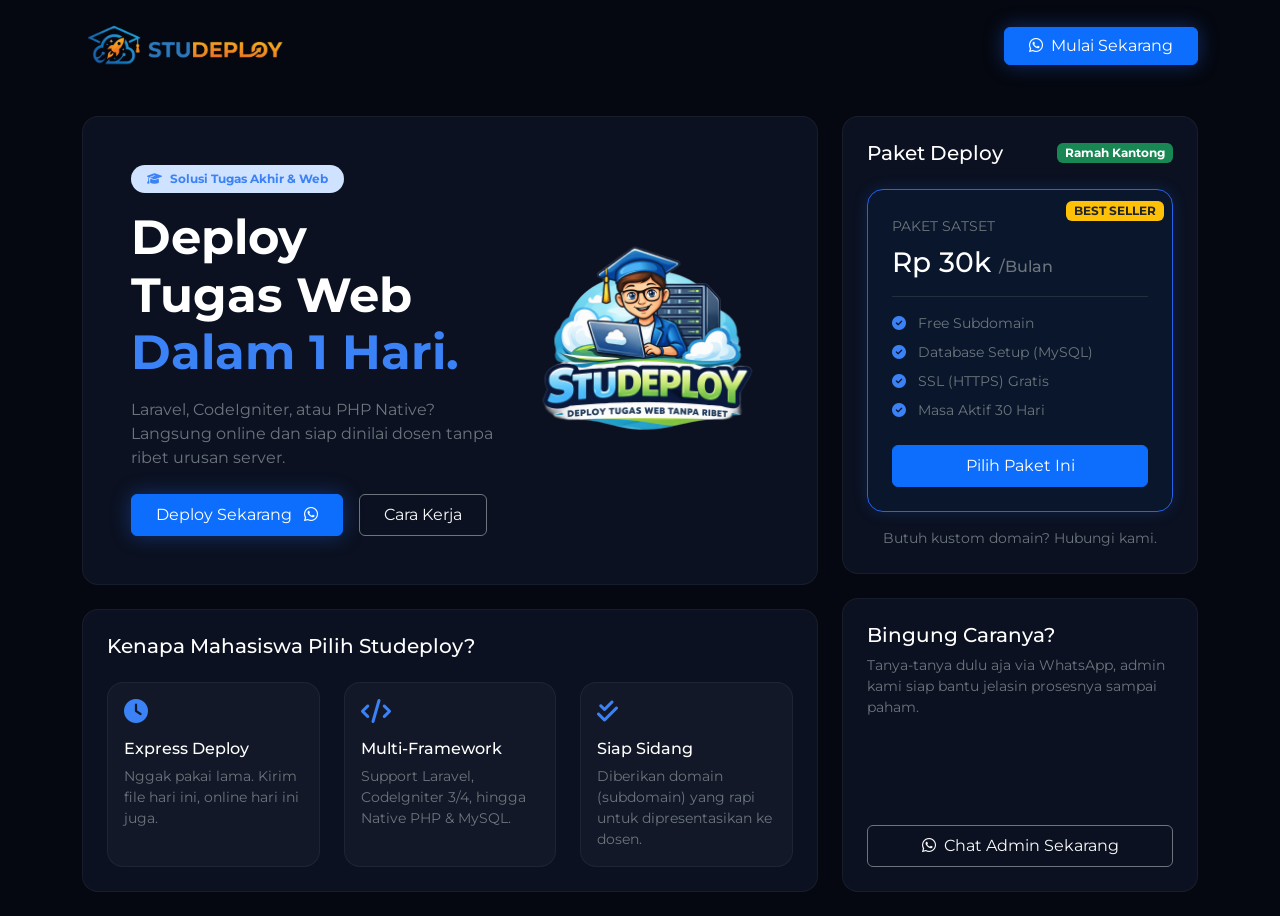
==== commit 319c1dc0: "Rombak total landing page" ====
--- a/index.html
+++ b/index.html
@@ -1,5 +1,5 @@
 <!doctype html>
-<html lang="en">
+<html lang="id">
   <head>
     <meta charset="UTF-8" />
     <meta name="viewport" content="width=device-width, initial-scale=1.0" />
@@ -13,568 +13,263 @@
       href="https://cdn.jsdelivr.net/npm/bootstrap@5.3.2/dist/css/bootstrap.min.css"
       rel="stylesheet"
     />
-    <link rel="stylesheet" href="/assets/css/style.css" />
     <link rel="preconnect" href="https://fonts.googleapis.com" />
     <link rel="preconnect" href="https://fonts.gstatic.com" crossorigin />
     <link
       href="https://fonts.googleapis.com/css2?family=Montserrat:ital,wght@0,100..900;1,100..900&display=swap"
       rel="stylesheet"
     />
+    <link
+      rel="stylesheet"
+      href="https://cdnjs.cloudflare.com/ajax/libs/font-awesome/6.4.0/css/all.min.css"
+    />
+    <link rel="stylesheet" href="assets/css/style.css" />
   </head>
-
-  <body>
-    <!-- NAVBAR -->
-    <nav class="navbar navbar-expand-lg shadow-sm fixed-top">
+  <body class="bg-dark-custom text-white">
+    <nav class="navbar navbar-expand-lg navbar-dark py-3">
       <div class="container">
-        <a class="navbar-brand fw-bold">
+        <a class="navbar-brand fw-bold" href="#">
           <img
             src="/assets/img/logo_studeploy-samping.png"
             alt="Studeploy Logo"
             height="50"
-            class="d-inline-block align-text-top"
           />
         </a>
-        <div class="ms-auto d-flex gap-2">
-          <a href="#pricing" class="btn btn-outline-primary">Harga</a>
-          <a href="https://wa.me/6287827321637" class="btn btn-secondary">
-            Deploy Sekarang
+        <div class="d-flex">
+          <a
+            href="https://wa.me/6287827321637"
+            class="btn btn-primary px-4 shadow-glow"
+          >
+            <i class="fab fa-whatsapp me-2"></i>Mulai Sekarang
           </a>
         </div>
       </div>
     </nav>
 
-    <!-- HERO -->
-    <section class="hero-section text-center">
-      <div class="container px-4 pt-5 my-1 text-center border-bottom">
-        <div class="row justify-content-center">
-          <div class="col-lg-8">
-            <h1 class="display-5 fw-bold hero-title">
-              Deploy Tugas Web Kamu dalam
-              <span class="text-primary-custom">1 Hari</span> 🚀
-            </h1>
-            <p class="lead mb-4 hero-subtitle">
-              Quickly start your project now and set the stage for success
+    <main class="container my-4">
+      <div class="row g-4">
+        <div class="col-lg-8">
+          <div
+            class="card-glass hero-card p-5 mb-4 position-relative overflow-hidden"
+          >
+            <div class="row align-items-center">
+              <div class="col-md-7 z-1">
+                <span
+                  class="badge bg-primary-subtle text-primary mb-3 rounded-pill px-3 py-2"
+                >
+                  <i class="fas fa-graduation-cap me-2"></i>Solusi Tugas Akhir &
+                  Web
+                </span>
+                <h1 class="display-5 fw-bold mb-3">
+                  Deploy<br />Tugas Web <br />
+                  <span class="text-primary">Dalam 1 Hari.</span>
+                </h1>
+                <p class="text-secondary mb-4">
+                  Laravel, CodeIgniter, atau PHP Native? Langsung online dan
+                  siap dinilai dosen tanpa ribet urusan server.
+                </p>
+                <div class="d-flex gap-3">
+                  <a
+                    href="https://wa.me/6287827321637"
+                    class="btn btn-primary px-4 py-2 shadow-glow"
+                    >Deploy Sekarang <i class="fab fa-whatsapp ms-2"></i
+                  ></a>
+                  <button
+                    type="button"
+                    class="btn btn-outline-light border-secondary px-4 py-2"
+                    data-bs-toggle="modal"
+                    data-bs-target="#modalCaraKerja"
+                  >
+                    Cara Kerja
+                  </button>
+                </div>
+              </div>
+              <div class="col-md-5 text-center d-none d-md-block">
+                <img
+                  src="assets/img/illustrasi.png"
+                  class="img-fluid floating"
+                  alt="Studeploy Illustration"
+                />
+              </div>
+            </div>
+          </div>
+
+          <div class="row g-4">
+            <div class="col-md-12">
+              <div class="card-glass p-4">
+                <h5 class="mb-4">Kenapa Mahasiswa Pilih Studeploy?</h5>
+                <div class="row g-4">
+                  <div class="col-md-4">
+                    <div class="feature-box p-3 rounded-4 h-100">
+                      <i class="fas fa-clock text-primary mb-3 fs-4"></i>
+                      <h6>Express Deploy</h6>
+                      <p class="small text-secondary mb-0">
+                        Nggak pakai lama. Kirim file hari ini, online hari ini
+                        juga.
+                      </p>
+                    </div>
+                  </div>
+                  <div class="col-md-4">
+                    <div class="feature-box p-3 rounded-4 h-100">
+                      <i class="fas fa-code text-primary mb-3 fs-4"></i>
+                      <h6>Multi-Framework</h6>
+                      <p class="small text-secondary mb-0">
+                        Support Laravel, CodeIgniter 3/4, hingga Native PHP &
+                        MySQL.
+                      </p>
+                    </div>
+                  </div>
+                  <div class="col-md-4">
+                    <div class="feature-box p-3 rounded-4 h-100">
+                      <i class="fas fa-check-double text-primary mb-3 fs-4"></i>
+                      <h6>Siap Sidang</h6>
+                      <p class="small text-secondary mb-0">
+                        Diberikan domain (subdomain) yang rapi untuk
+                        dipresentasikan ke dosen.
+                      </p>
+                    </div>
+                  </div>
+                </div>
+              </div>
+            </div>
+          </div>
+        </div>
+
+        <div class="col-lg-4">
+          <div class="card-glass p-4 mb-4">
+            <div class="d-flex justify-content-between align-items-center mb-4">
+              <h5 class="mb-0">Paket Deploy</h5>
+              <span class="badge bg-success small">Ramah Kantong</span>
+            </div>
+
+            <div
+              class="pricing-card premium-border mb-3 p-4 rounded-4 position-relative"
+            >
+              <div class="position-absolute top-0 end-0 mt-2 me-2">
+                <span class="badge bg-warning text-dark px-2">BEST SELLER</span>
+              </div>
+              <span class="small text-uppercase text-secondary"
+                >Paket Satset</span
+              >
+              <h3 class="my-2">
+                Rp 30k <span class="fs-6 text-secondary">/Bulan</span>
+              </h3>
+              <hr class="border-secondary opacity-25" />
+              <ul class="list-unstyled small text-secondary mb-4">
+                <li class="mb-2">
+                  <i class="fas fa-check-circle text-primary me-2"></i> Free
+                  Subdomain
+                </li>
+                <li class="mb-2">
+                  <i class="fas fa-check-circle text-primary me-2"></i> Database
+                  Setup (MySQL)
+                </li>
+                <li class="mb-2">
+                  <i class="fas fa-check-circle text-primary me-2"></i> SSL
+                  (HTTPS) Gratis
+                </li>
+                <li class="mb-2">
+                  <i class="fas fa-check-circle text-primary me-2"></i> Masa
+                  Aktif 30 Hari
+                </li>
+              </ul>
+              <a
+                href="https://wa.me/6287827321637?text=Halo%20kak,%20saya%20tertarik%20untuk%20deploy%20website%20menggunakan%20paket%20ini.%20Boleh%20dibantu%20informasinya%20lebih%20lanjut?"
+                class="btn btn-primary w-100 py-2"
+              >
+                Pilih Paket Ini
+              </a>
+            </div>
+            <p class="text-center small text-secondary mb-0">
+              Butuh kustom domain? Hubungi kami.
             </p>
-
-            <div
-              class="d-flex justify-content-center align-items-center gap-3 mb-5"
-            >
+          </div>
+
+          <div
+            class="card-glass p-4 flex-grow-1 d-flex flex-column justify-content-center"
+          >
+            <h5 class="mb-2 text-center text-lg-start">Bingung Caranya?</h5>
+            <p class="small text-secondary mb-3 text-center text-lg-start">
+              Tanya-tanya dulu aja via WhatsApp, admin kami siap bantu jelasin
+              prosesnya sampai paham.
+            </p>
+            <div class="d-grid mt-auto">
               <a
                 href="https://wa.me/6287827321637"
-                class="btn btn-get-started shadow-sm"
+                class="btn btn-outline-light border-secondary py-2"
               >
-                Deploy Sekarang via WhatsApp
+                <i class="fab fa-whatsapp me-2"></i>Chat Admin Sekarang
               </a>
-              <a
-                href="#pricing"
-                class="btn btn-watch-video d-flex align-items-center"
-              >
-                Lihat Harga
-              </a>
-            </div>
-          </div>
-        </div>
-
-        <div class="hero-image-container">
-          <img
-            src="/assets/img/illustrasi.png"
-            class="img-fluid"
-            alt="QuickStart Illustration"
-            loading="lazy"
-          />
+            </div>
+          </div>
         </div>
       </div>
-    </section>
-
-    <!-- PROBLEM -->
-    <section class="about-section py-5">
-      <div class="container py-5">
-        <div class="row align-items-center g-5">
-          <!-- LEFT CONTENT -->
-          <div class="col-lg-6">
-            <span class="text-uppercase text-muted fw-bold small">
-              Masalah Mahasiswa
-            </span>
-
-            <h2 class="display-6 fw-bold mt-2 text-dark">
-              Deploy Tugas Web Masih Ribet? 😵
-            </h2>
-
-            <p class="text-muted mt-3">
-              Banyak mahasiswa kesulitan saat harus deploy project ke hosting.
-              Mulai dari error, tidak bisa diakses, sampai biaya yang tidak
-              ramah kantong.
-            </p>
-
-            <h5 class="mt-4 fw-semibold">
-              Tenang, kamu fokus coding — kami bantu deploy 🚀
-            </h5>
-
-            <a
-              href="#pricing"
-              class="btn btn-primary-custom px-4 py-2 mt-3 shadow-sm"
+    </main>
+
+    <div
+      class="modal fade"
+      id="modalCaraKerja"
+      tabindex="-1"
+      aria-hidden="true"
+    >
+      <div class="modal-dialog modal-dialog-centered">
+        <div class="modal-content card-glass border-secondary">
+          <div class="modal-header border-bottom border-secondary">
+            <h5 class="modal-title text-white">Cara Kerja Studeploy</h5>
+            <button
+              type="button"
+              class="btn-close btn-close-white"
+              data-bs-dismiss="modal"
+              aria-label="Close"
+            ></button>
+          </div>
+          <div class="modal-body p-4">
+            <div class="timeline-simple">
+              <div class="d-flex gap-3 mb-4">
+                <div class="step-num-modal">1</div>
+                <div>
+                  <h6 class="text-white mb-1">Kirim File & Konsultasi</h6>
+                  <p class="small text-secondary">
+                    Hubungi admin via WA dan kirimkan file project (zip) serta
+                    dump database-mu.
+                  </p>
+                </div>
+              </div>
+              <div class="d-flex gap-3 mb-4">
+                <div class="step-num-modal">2</div>
+                <div>
+                  <h6 class="text-white mb-1">Proses Setup Admin</h6>
+                  <p class="small text-secondary">
+                    Kami akan melakukan konfigurasi server, database, dan SSL
+                    agar web-mu berjalan lancar.
+                  </p>
+                </div>
+              </div>
+              <div class="d-flex gap-3">
+                <div class="step-num-modal">3</div>
+                <div>
+                  <h6 class="text-white mb-1">Web Online!</h6>
+                  <p class="small text-secondary">
+                    Link web (subdomain) siap dibagikan ke dosen. Cepat, aman,
+                    dan tanpa ribet.
+                  </p>
+                </div>
+              </div>
+            </div>
+          </div>
+          <div class="modal-footer border-0">
+            <button
+              type="button"
+              class="btn btn-primary w-100 py-2"
+              data-bs-dismiss="modal"
             >
-              Mulai Sekarang
-              <i class="fas fa-arrow-right ms-2"></i>
-            </a>
-          </div>
-
-          <!-- RIGHT CARDS -->
-          <div class="col-lg-6">
-            <div class="row g-4">
-              <!-- CARD 1 -->
-              <div class="col-12">
-                <div
-                  class="p-4 bg-white rounded-4 shadow-sm d-flex align-items-start"
-                >
-                  <div class="me-3 fs-3 text-danger">❌</div>
-                  <div>
-                    <h6 class="fw-bold mb-1">Tidak Bisa Diakses Dosen</h6>
-                    <p class="text-muted small mb-0">
-                      Website sudah jadi, tapi pas dicek dosen malah error atau
-                      tidak bisa dibuka.
-                    </p>
-                  </div>
-                </div>
-              </div>
-
-              <!-- CARD 2 -->
-              <div class="col-12">
-                <div
-                  class="p-4 bg-white rounded-4 shadow-sm d-flex align-items-start"
-                >
-                  <div class="me-3 fs-3 text-danger">⚠️</div>
-                  <div>
-                    <h6 class="fw-bold mb-1">Deploy Ribet & Banyak Error</h6>
-                    <p class="text-muted small mb-0">
-                      Upload file, setting database, config server... bikin
-                      pusing sendiri.
-                    </p>
-                  </div>
-                </div>
-              </div>
-
-              <!-- CARD 3 -->
-              <div class="col-12">
-                <div
-                  class="p-4 bg-white rounded-4 shadow-sm d-flex align-items-start"
-                >
-                  <div class="me-3 fs-3 text-danger">💸</div>
-                  <div>
-                    <h6 class="fw-bold mb-1">Hosting Mahal & Membingungkan</h6>
-                    <p class="text-muted small mb-0">
-                      Banyak pilihan hosting tapi tidak tahu mana yang cocok dan
-                      terjangkau.
-                    </p>
-                  </div>
-                </div>
-              </div>
-            </div>
+              Mantap, Paham!
+            </button>
           </div>
         </div>
       </div>
-    </section>
-
-    <!-- FEATURE CARDS -->
-    <section class="container mt-5">
-      <div class="row g-4">
-        <div class="col-md-4">
-          <div class="card-custom text-center">
-            <h5>⚡ Cepat</h5>
-            <p>Deploy dalam hitungan jam, gak perlu nunggu lama</p>
-          </div>
-        </div>
-        <div class="col-md-4">
-          <div class="card-custom text-center">
-            <h5>🧠 Anti Ribet</h5>
-            <p>Kamu tinggal kirim project, kami yang urus semuanya</p>
-          </div>
-        </div>
-        <div class="col-md-4">
-          <div class="card-custom text-center">
-            <h5>💾 Include Database</h5>
-            <p>Sudah termasuk setup database & konfigurasi</p>
-          </div>
-        </div>
-      </div>
-    </section>
-
-    <!-- ABOUT -->
-    <section class="section">
-      <div class="container">
-        <div class="row align-items-center">
-          <div class="col-md-6">
-            <h3>Unleashing Potential with Creative Strategy</h3>
-            <p>Lorem ipsum dolor sit amet consectetur adipiscing elit.</p>
-            <a class="btn btn-primary">Learn More</a>
-          </div>
-          <div class="col-md-6">
-            <img
-              class="img-fluid rounded"
-              src="https://images.unsplash.com/photo-1551434678-e076c223a692"
-            />
-          </div>
-        </div>
-      </div>
-    </section>
-
-    <!-- HOW IT WORKS -->
-    <section class="section bg-light">
-      <div class="container">
-        <div class="text-center mb-5">
-          <h3 class="fw-bold">Cara Kerja Studeploy</h3>
-          <p class="text-muted">
-            Deploy tugas web kamu tanpa ribet, cukup 3 langkah sederhana
-          </p>
-        </div>
-
-        <div class="row g-4 align-items-center">
-          <!-- LEFT STEP NAV -->
-          <div class="col-lg-3">
-            <div class="d-flex flex-column gap-3" id="stepNav">
-              <div class="step-item active-step" data-step="1">
-                <h6 class="mb-1">1. Kirim Project</h6>
-                <small class="text-muted">Upload via WhatsApp</small>
-              </div>
-
-              <div class="step-item" data-step="2">
-                <h6 class="mb-1">2. Kami Deploy</h6>
-                <small class="text-muted">Setup server & database</small>
-              </div>
-
-              <div class="step-item" data-step="3">
-                <h6 class="mb-1">3. Online</h6>
-                <small class="text-muted">Siap diakses dosen</small>
-              </div>
-            </div>
-          </div>
-
-          <!-- MIDDLE IMAGE -->
-          <div class="col-lg-5">
-            <img
-              id="stepImage"
-              src="img/step1.jpg"
-              class="img-fluid rounded-4 shadow-sm w-100"
-              alt="Step Image"
-            />
-          </div>
-
-          <!-- RIGHT DETAIL -->
-          <div class="col-lg-4">
-            <div class="bg-white p-4 rounded-4 shadow-sm">
-              <span class="badge bg-primary mb-2" id="stepBadge">Step 1</span>
-
-              <h5 class="fw-bold" id="stepTitle">Kirim Project Kamu</h5>
-
-              <p class="text-muted" id="stepDesc">
-                Kamu cukup kirim project Laravel / CodeIgniter kamu melalui
-                WhatsApp.
-              </p>
-
-              <ul class="list-unstyled mt-3" id="stepList">
-                <li>✔ Tanpa setup hosting</li>
-                <li>✔ Tanpa config database</li>
-                <li>✔ Support Laravel & CI</li>
-              </ul>
-
-              <a href="#" class="btn btn-primary mt-3"> Mulai Sekarang → </a>
-            </div>
-          </div>
-        </div>
-      </div>
-    </section>
-
-    <!-- SERVICES -->
-    <section class="section">
-      <div class="container text-center">
-        <h3>Cocok Untuk</h3>
-
-        <div class="row mt-4 g-4">
-          <div class="col-md-4">
-            <div class="card-custom">📚 Tugas Kuliah</div>
-          </div>
-          <div class="col-md-4">
-            <div class="card-custom">🎓 Skripsi / TA</div>
-          </div>
-          <div class="col-md-4">
-            <div class="card-custom">💼 Portfolio</div>
-          </div>
-        </div>
-      </div>
-    </section>
-
-    <!-- PRICING -->
-    <section class="section bg-light">
-      <div class="container text-center">
-        <!-- HEADER -->
-        <h3 class="fw-bold">Harga Terjangkau untuk Mahasiswa</h3>
-        <p class="text-muted">Deploy tugas tanpa ribet, tanpa mahal</p>
-        <p class="text-success fw-bold">🔥 Harga khusus mahasiswa</p>
-
-        <!-- PRICING -->
-        <div class="row mt-5 g-4">
-          <!-- PAKET NUGAS -->
-          <div class="col-md-4">
-            <div class="card-custom h-100">
-              <h6>Paket Nugas</h6>
-              <h2>10k</h2>
-              <small>/ minggu</small>
-
-              <ul class="list-unstyled mt-3">
-                <li>✔ Website siap diakses dosen</li>
-                <li>✔ Aktif 7 hari</li>
-                <li>✔ Cocok untuk deadline mepet</li>
-                <li>
-                  <p class="text-danger small">
-                    ⚡ Banyak dipakai saat mendekati deadline
-                  </p>
-                </li>
-              </ul>
-
-              <a
-                href="https://wa.me/6287827321637?text=Halo%20min,%20saya%20mau%20ambil%20Paket%20Nugas%20(10k/minggu).%20Ini%20untuk%20tugas%20saya"
-                target="_blank"
-                class="btn btn-outline-primary w-100 mt-3"
-              >
-                Mulai Sekarang
-              </a>
-            </div>
-          </div>
-
-          <!-- PAKET SANTUY -->
-          <div class="col-md-4">
-            <div
-              class="card-custom h-100 border border-primary position-relative"
-            >
-              <span
-                class="badge bg-primary px-3 py-2 position-absolute top-0 start-50 translate-middle"
-              >
-                Paling Laris 🔥
-              </span>
-
-              <h6>Paket Santuy</h6>
-              <h2>30k</h2>
-              <small>/ bulan</small>
-
-              <ul class="list-unstyled mt-3">
-                <li>✔ Website stabil & siap dinilai dosen</li>
-                <li>✔ Aktif 30 hari</li>
-                <li>✔ Free bantuan error ringan</li>
-              </ul>
-
-              <a
-                href="https://wa.me/6287827321637?text=Halo%20min,%20saya%20tertarik%20Paket%20Santuy%20(30k/bulan).%20Bisa%20dibantu%20deploy%20project%20saya?"
-                target="_blank"
-                class="btn btn-primary w-100 mt-3"
-              >
-                Pilih Paket
-              </a>
-            </div>
-          </div>
-
-          <!-- PAKET HEMAT -->
-          <div class="col-md-4">
-            <div class="card-custom h-100">
-              <h6>Paket Hemat</h6>
-
-              <p class="mb-0 text-muted">
-                <del>80k</del>
-              </p>
-
-              <h2 class="text-success">75k</h2>
-              <small>/ 3 bulan</small>
-
-              <ul class="list-unstyled mt-3">
-                <li>✔ Semua fitur Paket Santuy</li>
-                <li>✔ Lebih hemat 40%</li>
-                <li>✔ Cocok untuk project panjang</li>
-              </ul>
-
-              <a
-                href="https://wa.me/6287827321637?text=Halo%20min,%20saya%20mau%20ambil%20Paket%20Hemat%203%20bulan%20(75k).%20Apakah%20masih%20tersedia?"
-                target="_blank"
-                class="btn btn-outline-primary w-100 mt-3"
-              >
-                Ambil Sekarang
-              </a>
-            </div>
-          </div>
-        </div>
-
-        <!-- ADD-ON -->
-        <div class="mt-5">
-          <h5 class="fw-bold">Butuh Tambahan Waktu? ⏳</h5>
-          <p class="text-muted">Perpanjang hosting kapan saja</p>
-
-          <div class="d-flex justify-content-center gap-3 flex-wrap mt-3">
-            <div class="card-custom px-4 py-3 text-center">
-              <h6 class="mb-1">+7 Hari</h6>
-              <p class="fw-bold mb-0">5K</p>
-            </div>
-
-            <div
-              class="card-custom px-4 py-3 text-center border border-primary"
-            >
-              <h6 class="mb-1">+30 Hari</h6>
-              <p class="fw-bold text-primary mb-0">20K</p>
-            </div>
-          </div>
-
-          <a
-            href="https://wa.me/6287827321637?text=Halo%20min,%20saya%20mau%20perpanjang%20hosting%20(+30%20hari)"
-            target="_blank"
-            class="btn btn-success mt-3"
-          >
-            Perpanjang Sekarang
-          </a>
-        </div>
-
-        <!-- CTA -->
-        <div class="mt-5">
-          <h5 class="fw-bold">Masih bingung pilih paket? 🤔</h5>
-          <p class="text-muted">
-            Konsultasi gratis, kami bantu pilihkan sesuai kebutuhan kamu
-          </p>
-
-          <a
-            href="https://wa.me/6287827321637?text=Halo%20min,%20saya%20masih%20bingung%20pilih%20paket,%20bisa%20minta%20saran?"
-            target="_blank"
-            class="btn btn-success px-4 py-2"
-          >
-            💬 Konsultasi Gratis via WhatsApp
-          </a>
-        </div>
-      </div>
-    </section>
-
-    <!-- FAQ -->
-    <!-- <section class="section">
-      <div class="container">
-        <h3 class="text-center">FAQ</h3>
-
-        <div class="mt-4">
-          <p>
-            <strong>Apakah bisa Laravel?</strong><br />Bisa, termasuk database.
-          </p>
-
-          <p><strong>Berapa lama deploy?</strong><br />1–24 jam.</p>
-
-          <p><strong>Apakah bisa revisi?</strong><br />Ya, tergantung paket.</p>
-        </div>
-      </div>
-    </section> -->
-
-    <!-- TESTIMONIAL -->
-    <!-- <section class="section">
-      <div class="container text-center">
-        <h3>Testimonials</h3>
-
-        <div class="row mt-4 g-4">
-          <div class="col-md-4">
-            <div class="testimonial">"Great service!"</div>
-          </div>
-          <div class="col-md-4">
-            <div class="testimonial">"Amazing UI!"</div>
-          </div>
-          <div class="col-md-4">
-            <div class="testimonial">"Highly recommended!"</div>
-          </div>
-        </div>
-      </div>
-    </section> -->
-
-    <!-- CONTACT -->
-    <section class="section bg-light">
-      <div class="container">
-        <div class="text-center mb-5">
-          <h3 class="fw-bold">Kirim Project Kamu</h3>
-          <p class="text-muted">
-            Isi data singkat, lalu kirim project kamu dengan mudah
-          </p>
-        </div>
-
-        <div class="row g-4">
-          <!-- INFO -->
-          <div class="col-lg-4">
-            <div class="card-custom p-4 h-100">
-              <h5 class="fw-bold">Cara Kirim Project</h5>
-              <ul class="mt-3">
-                <li>✔ Upload ke Google Drive</li>
-                <li>✔ Atau kirim langsung via WhatsApp</li>
-                <li>✔ Kami bantu deploy sampai online</li>
-              </ul>
-
-              <a
-                href="https://wa.me/6287827321637"
-                target="_blank"
-                class="btn btn-success mt-3"
-              >
-                💬 Kirim via WhatsApp
-              </a>
-            </div>
-          </div>
-
-          <!-- FORM -->
-          <div class="col-lg-8">
-            <div class="card-custom p-4">
-              <div class="row g-3">
-                <div class="col-md-6">
-                  <label>Nama</label>
-                  <input
-                    type="text"
-                    class="form-control"
-                    placeholder="Nama kamu"
-                  />
-                </div>
-
-                <div class="col-md-6">
-                  <label>No WhatsApp</label>
-                  <input
-                    type="text"
-                    class="form-control"
-                    placeholder="08xxxx"
-                  />
-                </div>
-
-                <div class="col-md-12">
-                  <label>Jenis Project</label>
-                  <select class="form-control">
-                    <option>Laravel</option>
-                    <option>CodeIgniter</option>
-                    <option>HTML / PHP</option>
-                  </select>
-                </div>
-
-                <div class="col-md-12">
-                  <label>Link Project (Google Drive / GitHub)</label>
-                  <input
-                    type="text"
-                    class="form-control"
-                    placeholder="Paste link di sini"
-                  />
-                </div>
-
-                <div class="col-md-12">
-                  <label>Catatan</label>
-                  <textarea class="form-control" rows="3"></textarea>
-                </div>
-              </div>
-
-              <button class="btn btn-primary mt-4">Kirim Request Deploy</button>
-            </div>
-          </div>
-        </div>
-      </div>
-    </section>
-
-    <!-- FOOTER -->
-    <footer>
-      <div class="container text-center">
-        <p>© 2026 Studeploy</p>
-      </div>
-    </footer>
+    </div>
 
     <script src="https://cdn.jsdelivr.net/npm/bootstrap@5.3.2/dist/js/bootstrap.bundle.min.js"></script>
-    <script src="assets/js/script.js"></script>
   </body>
 </html>
--- a/assets/css/style.css
+++ b/assets/css/style.css
@@ -1,297 +1,127 @@
-/* =========================
-   BASE
-========================= */
+:root {
+  --bg-dark: #050810;
+  --card-bg: #0b1120;
+  --primary-blue: #2563eb;
+}
+
 body {
   font-family: "Montserrat", sans-serif;
-  background: #f7f9fc;
 }
 
-/* =========================
-   COLORS & UTILITIES
-========================= */
-:root {
-  --primary: #388da8;
-  --primary-dark: #2d738a;
-  --secondary: #ff9500;
-  --success: #25d366;
-  --text-dark: #2c4964;
-  --text-muted: #555;
+body.bg-dark-custom {
+  background-color: var(--bg-dark);
 }
 
-/* =========================
-   NAVBAR
-========================= */
-.navbar {
-  margin: 20px auto;
-  width: 95%;
-  border-radius: 12px;
-  background: #fff;
+.card-glass {
+  background: var(--card-bg);
+  border: 1px solid rgba(255, 255, 255, 0.05);
+  border-radius: 16px;
 }
 
-/* =========================
-   HERO
-========================= */
-.hero-section {
-  position: relative;
-  padding-top: 100px;
-  background: linear-gradient(135deg, #f8f9fa 0%, #e9ecef 100%);
-  background-image: url('data:image/svg+xml;utf8,<svg xmlns="http://www.w3.org/2000/svg"...>');
-  background-position: bottom;
-  background-repeat: no-repeat;
-  background-size: cover;
-}
-
-.hero-title {
-  color: var(--text-dark);
-  font-size: 3.5rem;
-}
-
-.hero-subtitle {
-  color: #5e5e5e;
-  max-width: 600px;
-  margin: 0 auto;
-}
-
-/* =========================
-   BUTTONS
-========================= */
-.btn-primary-custom {
-  background-color: var(--primary);
-  color: #fff;
-  border: none;
-  border-radius: 5px;
-  transition: 0.3s;
-}
-
-.btn-primary-custom:hover {
-  background-color: var(--primary-dark);
-  transform: translateY(-2px);
-}
-
-.btn-get-started {
-  background-color: var(--primary);
-  color: #fff;
-  padding: 12px 30px;
-  border-radius: 50px;
-  font-weight: 500;
-}
-
-.btn-get-started:hover {
-  background-color: var(--primary-dark);
-}
-
-.btn-watch-video {
-  color: var(--text-dark);
-  font-weight: 500;
-  text-decoration: none;
-}
-
-.btn-watch-video i {
-  font-size: 1.5rem;
-  color: var(--primary);
-}
-
-/* =========================
-   TEXT & LIST
-========================= */
-.text-primary-custom {
-  color: var(--primary);
-}
-
-.custom-list i {
-  font-size: 1.2rem;
-}
-
-.custom-list span {
-  color: var(--text-muted);
-  font-size: 0.95rem;
-  line-height: 1.6;
-}
-
-/* =========================
-   CARDS & BOXES
-========================= */
-.card-custom,
-.pricing-card,
-.testimonial {
-  background: #fff;
-  border-radius: 12px;
-  box-shadow: 0 5px 20px rgba(0, 0, 0, 0.05);
-}
-
-.card-custom {
-  padding: 20px;
+.feature-box {
+  background: rgba(255, 255, 255, 0.03);
+  border: 1px solid rgba(255, 255, 255, 0.05);
 }
 
 .pricing-card {
-  padding: 30px;
+  background: rgba(13, 110, 253, 0.05);
+  border: 1px solid rgba(255, 255, 255, 0.1);
 }
 
-.testimonial {
-  padding: 25px;
+.premium-border {
+  border: 1px solid var(--primary-blue);
+  box-shadow: 0 0 15px rgba(37, 99, 235, 0.2);
 }
 
-.info-boxes {
-  margin-top: -50px;
-  position: relative;
-  z-index: 10;
-  padding-bottom: 80px;
+.dot {
+  height: 8px;
+  width: 8px;
+  border-radius: 50%;
+  display: inline-block;
 }
 
-.info-card {
-  background: #fff;
-  border-radius: 8px;
-  transition: 0.3s;
+/* Efek Floating untuk Gambar Server */
+.floating {
+  animation: float 3s ease-in-out infinite;
 }
 
-.info-card:hover {
+@keyframes float {
+  0% {
+    transform: translateY(0px);
+  }
+  50% {
+    transform: translateY(-15px);
+  }
+  100% {
+    transform: translateY(0px);
+  }
+}
+
+.form-control:focus {
+  background-color: #0d1425;
+  border-color: var(--primary-blue);
+  box-shadow: none;
+  color: white;
+}
+
+/* Efek Glow pada Tombol Utama */
+.shadow-glow {
+  box-shadow: 0 0 20px rgba(37, 99, 235, 0.4);
+}
+
+/* Animasi Floating Gambar Hero */
+.floating {
+  animation: float 4s ease-in-out infinite;
+}
+
+@keyframes float {
+  0%,
+  100% {
+    transform: translateY(0);
+  }
+  50% {
+    transform: translateY(-20px);
+  }
+}
+
+/* Card Styling Update */
+.feature-box {
+  transition: all 0.3s ease;
+  cursor: default;
+}
+
+.feature-box:hover {
+  background: rgba(37, 99, 235, 0.1) !important;
+  border-color: rgba(37, 99, 235, 0.3);
   transform: translateY(-5px);
 }
 
-.icon-box {
-  font-size: 2rem;
-  color: var(--primary);
+/* Custom Text Primary */
+.text-primary {
+  color: #3b82f6 !important; /* Biru yang lebih cerah untuk dark mode */
 }
 
-/* =========================
-   SECTION
-========================= */
-.section {
-  padding: 80px 0;
+/* Menyamakan tinggi kolom kanan */
+.col-lg-4 {
+  display: flex;
+  flex-direction: column;
 }
 
-.section h3 {
-  font-weight: 700;
+/* Modal Styling agar menyatu dengan Tema Dark */
+.modal-content.card-glass {
+  background: #0b1120 !important;
+  backdrop-filter: blur(10px);
 }
 
-/* =========================
-   HOW IT WORKS
-========================= */
-.active-step {
-  border: 2px solid var(--primary);
-  background: rgba(56, 141, 168, 0.05);
+.step-num-modal {
+  width: 32px;
+  height: 32px;
+  background: #2563eb;
+  color: white;
+  border-radius: 50%;
+  display: flex;
+  align-items: center;
+  justify-content: center;
+  font-weight: bold;
+  flex-shrink: 0;
 }
-
-.active-step h6 {
-  color: var(--primary);
-}
-
-.section img:hover {
-  transform: scale(1.02);
-  transition: 0.3s;
-}
-
-.step-item {
-  padding: 15px;
-  background: #fff;
-  border-radius: 10px;
-  cursor: pointer;
-  transition: 0.3s;
-  border: 2px solid transparent;
-}
-
-.step-item:hover {
-  transform: translateX(5px);
-}
-
-.active-step {
-  border-color: var(--primary);
-  background: rgba(56, 141, 168, 0.05);
-}
-
-.active-step h6 {
-  color: var(--primary);
-}
-
-/* =========================
-   ABOUT
-========================= */
-.about-section .shadow-sm {
-  transition: 0.3s;
-}
-
-.about-section .shadow-sm:hover {
-  transform: translateY(-5px);
-}
-
-/* =========================
-   FEATURE
-========================= */
-.feature-box {
-  padding: 30px;
-}
-
-.feature-box h5 {
-  font-weight: 600;
-}
-
-/* =========================
-   CLIENT LOGOS
-========================= */
-.client-logos img {
-  height: 30px;
-  opacity: 0.6;
-}
-
-/* =========================
-   FOOTER
-========================= */
-footer {
-  background: #fff;
-  padding: 40px 0;
-  margin-top: 50px;
-}
-
-/* =========================
-   BUTTON VARIANTS
-========================= */
-.btn-success {
-  background: var(--success);
-  border: none;
-}
-
-.btn-secondary {
-  background-color: var(--secondary);
-  border: none;
-}
-
-.btn-secondary:hover {
-  background-color: #ffb956 !important;
-}
-
-.btn-outline-secondary {
-  color: var(--secondary);
-  border-color: var(--secondary);
-}
-
-.btn-outline-secondary:hover {
-  background-color: var(--secondary);
-  border: none;
-}
-
-/* =========================
-   GRADIENT PRIMARY
-========================= */
-.bg-primary,
-.btn-primary {
-  background: linear-gradient(45deg, #00c2ff, #007bff);
-  border: none;
-}
-
-.btn-primary:hover {
-  background: linear-gradient(45deg, #007bff, #00c2ff);
-}
-
-.btn-outline-primary:hover {
-  background: linear-gradient(45deg, #00c2ff, #007bff);
-  border: none;
-}
-
-/* =========================
-   RESPONSIVE
-========================= */
-@media (max-width: 991px) {
-  .about-section img {
-    height: 300px !important;
-  }
-}
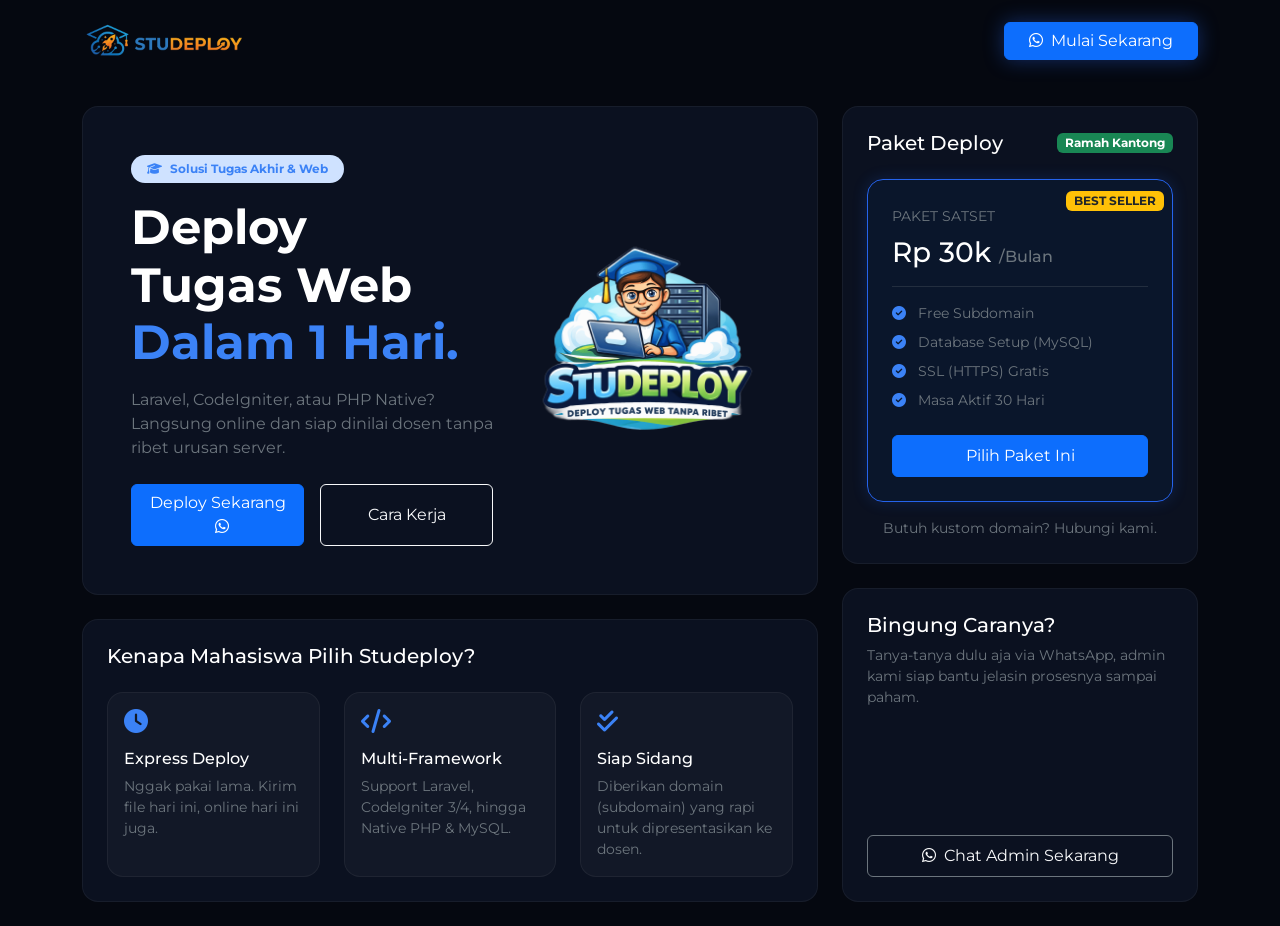
==== commit 5e3b9358: "Update responsive landing page" ====
--- a/index.html
+++ b/index.html
@@ -28,11 +28,12 @@
   <body class="bg-dark-custom text-white">
     <nav class="navbar navbar-expand-lg navbar-dark py-3">
       <div class="container">
-        <a class="navbar-brand fw-bold" href="#">
+        <a class="navbar-brand fw-bold m-0" href="#" style="max-width: 60%">
           <img
             src="/assets/img/logo_studeploy-samping.png"
             alt="Studeploy Logo"
-            height="50"
+            class="img-fluid"
+            style="max-height: 40px"
           />
         </a>
         <div class="d-flex">
@@ -71,12 +72,11 @@
                 <div class="d-flex gap-3">
                   <a
                     href="https://wa.me/6287827321637"
-                    class="btn btn-primary px-4 py-2 shadow-glow"
-                    >Deploy Sekarang <i class="fab fa-whatsapp ms-2"></i
+                    class="btn btn-primary w-100 w-sm-auto">Deploy Sekarang <i class="fab fa-whatsapp ms-2"></i
                   ></a>
                   <button
                     type="button"
-                    class="btn btn-outline-light border-secondary px-4 py-2"
+                    class="btn btn-outline-light w-100 w-sm-auto"
                     data-bs-toggle="modal"
                     data-bs-target="#modalCaraKerja"
                   >
@@ -271,5 +271,6 @@
     </div>
 
     <script src="https://cdn.jsdelivr.net/npm/bootstrap@5.3.2/dist/js/bootstrap.bundle.min.js"></script>
+    <script src="assets/js/script.js"></script>
   </body>
 </html>
--- a/assets/css/style.css
+++ b/assets/css/style.css
@@ -125,3 +125,13 @@
   font-weight: bold;
   flex-shrink: 0;
 }
+
+@media (max-width: 576px) {
+    .navbar-brand img {
+        height: 30px !important; /* Logo lebih kecil di mobile */
+    }
+    .btn-primary {
+        font-size: 0.8rem; /* Ukuran font tombol lebih kecil */
+        padding: 8px 12px !important;
+    }
+}
